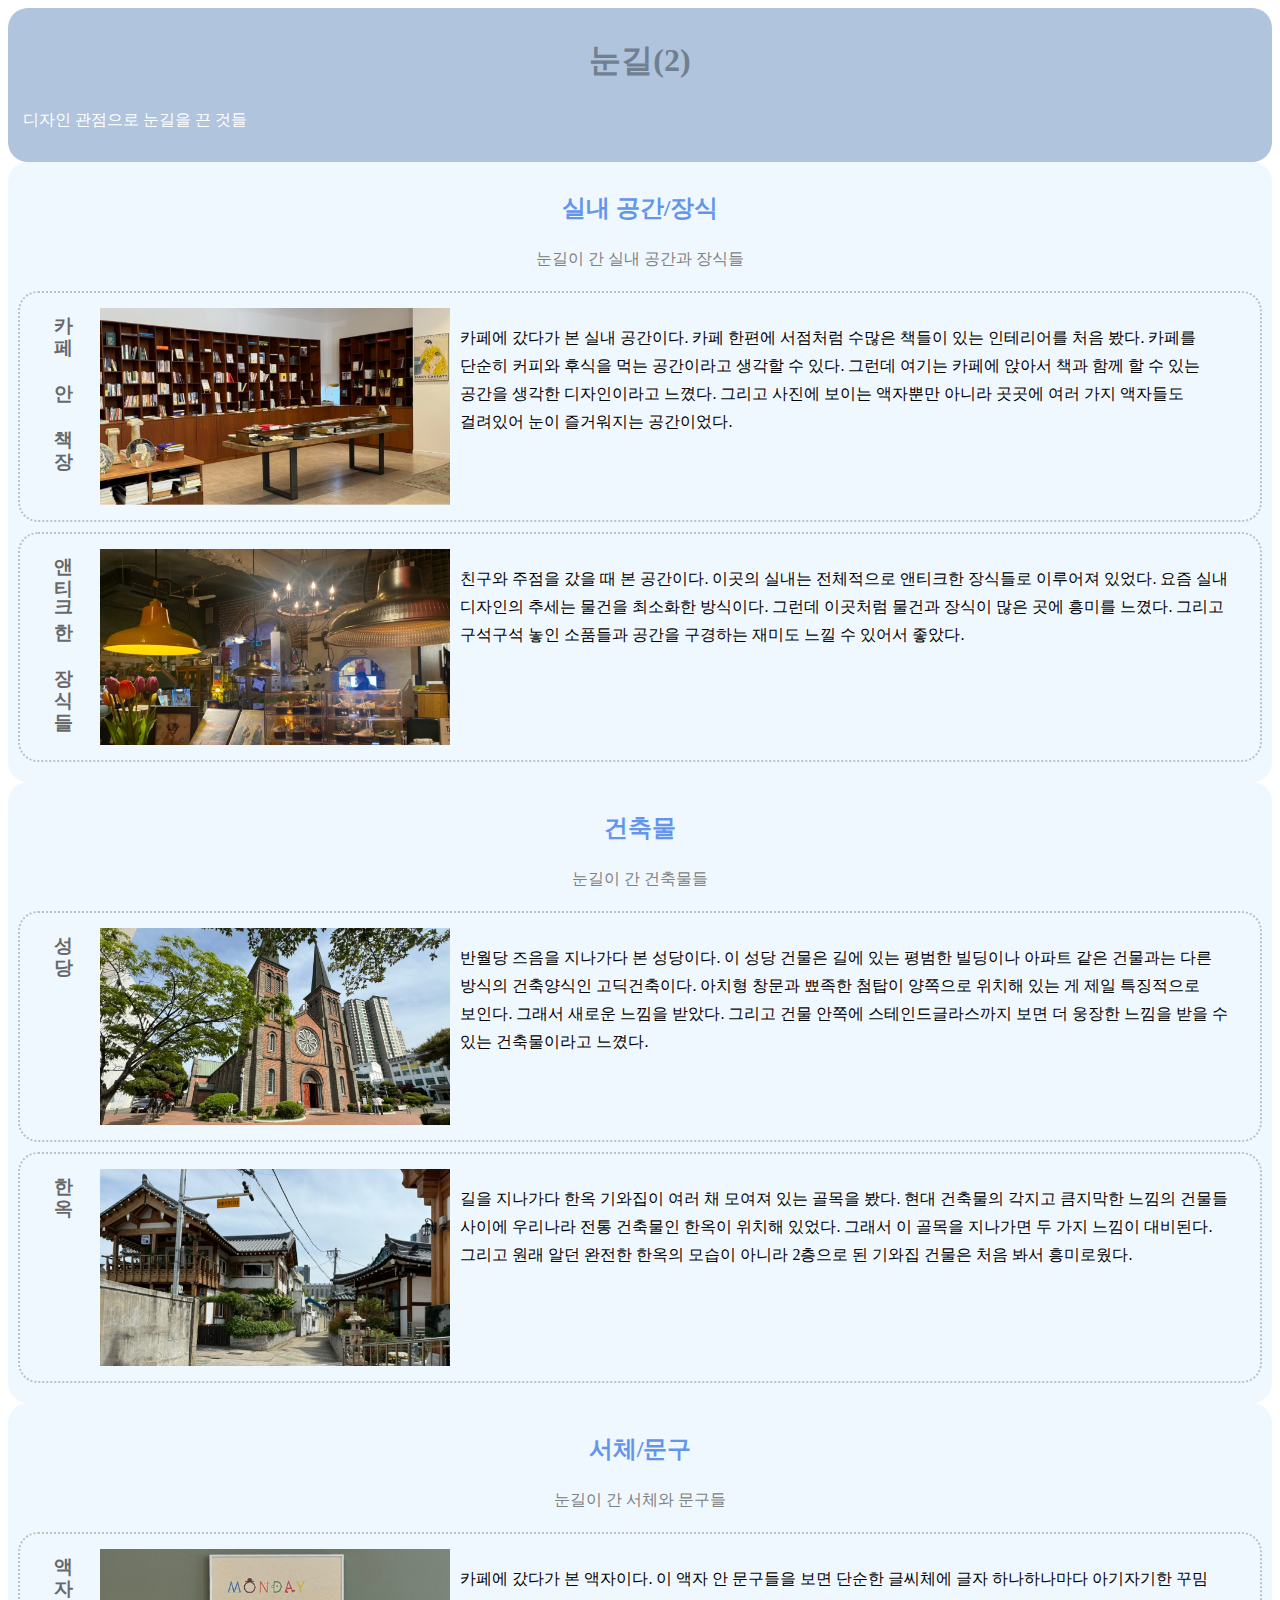
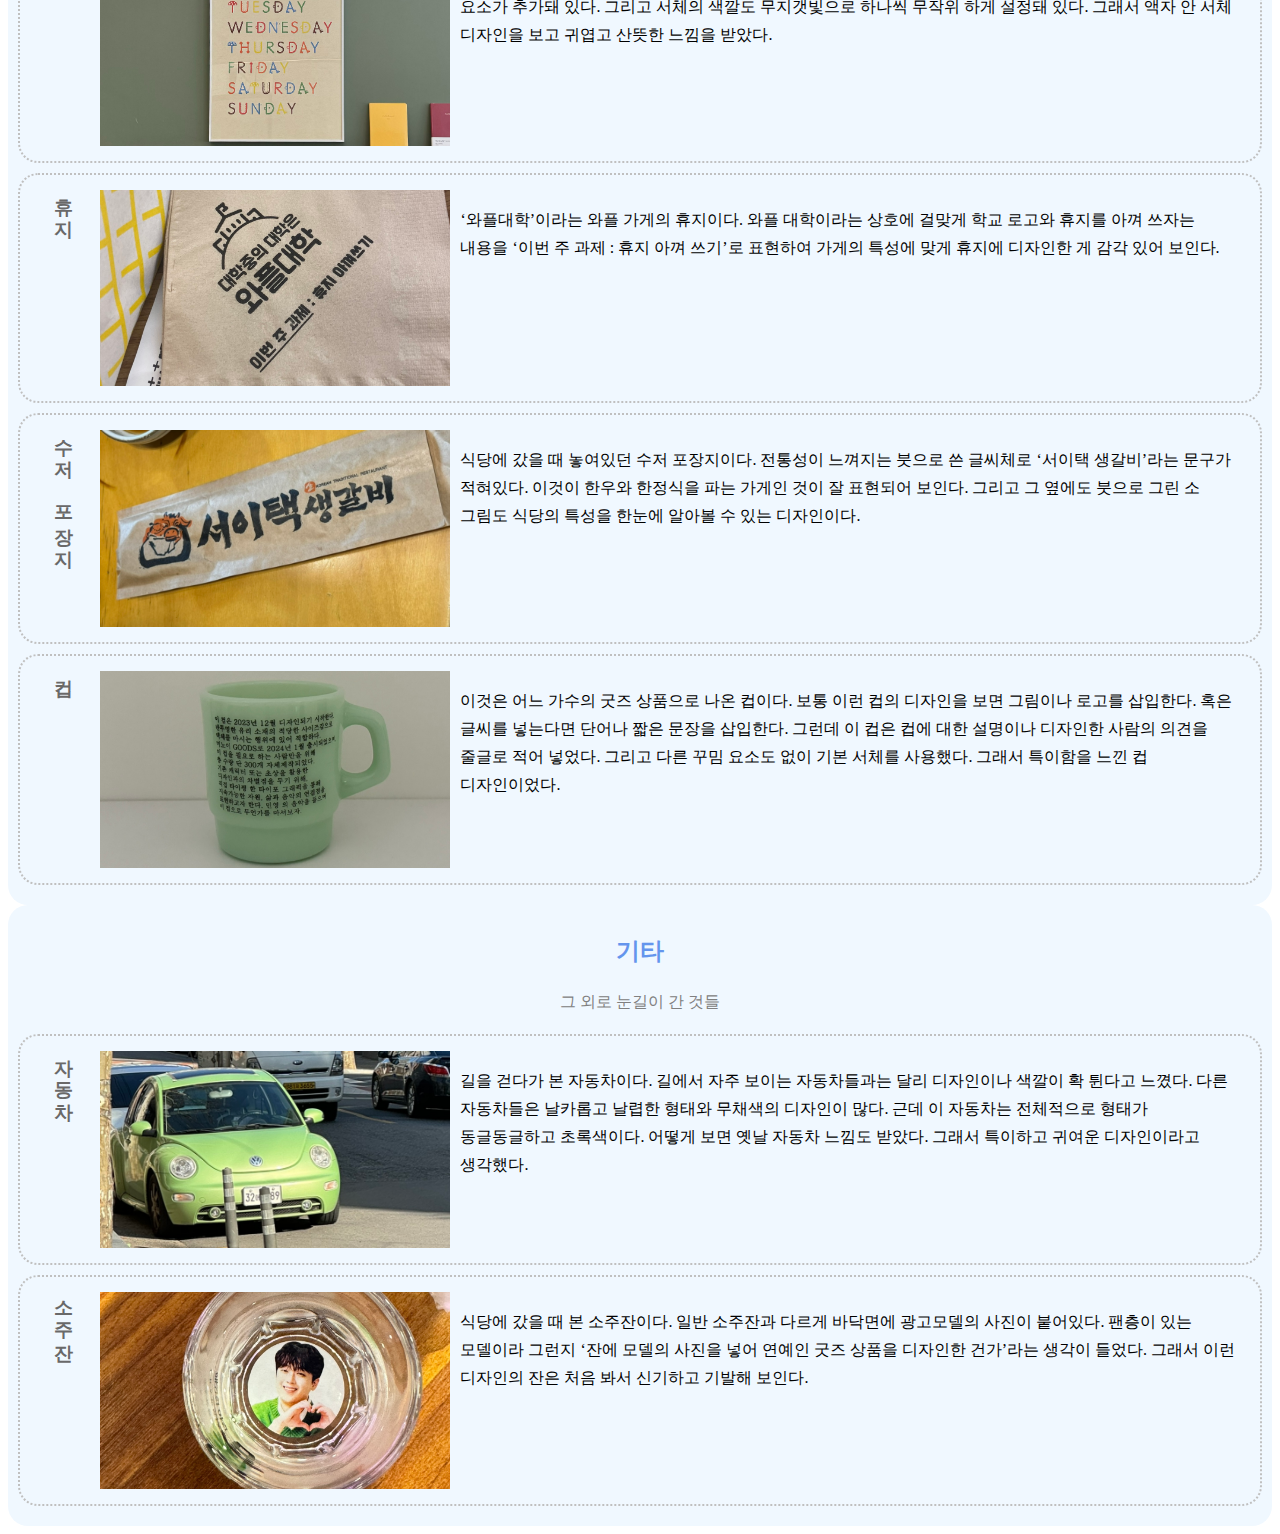
==== design.html @ 66ee80a1 "Add files via upload" ====
<!DOCTYPE html>
<html lang="ko">
	<head>
		<title>눈길(2)</title>
		<meta charset="UTF-8">
		<meta name="viewport" content="width=device-width, initial-scale=1.0">
		<meta name="keywords" content="조예은, 눈길, 디자인">
		<meta name="description" content="조예은의 눈길을 끈 것을 소개하는 웹페이지입니다.">
		<link rel="stylesheet" href="designstyle.css">
	</head>
	<body>
		<header>
			<h1>눈길(2)</h1>
			<p class="c1">디자인 관점으로 눈길을 끈 것들</p>
		</header>

		<article>
			<h2>실내 공간/장식</h2>
			<p class="c2">눈길이 간 실내 공간과 장식들</p>
			<section>
				<h3>카페 안 책장</h3>
				<img src="img/design/IMG_01.jpg" alt="벽에 기역 자로 갈색 나무로 된 책장에 수십 개의 책들이 꽂혀져 있다. 중앙에 책상 위에도 수십 개의 책들이 놓여있는 사진이다. 그리고 오른쪽 벽에 그림이 하나 걸려있다.">
				<p>카페에 갔다가 본 실내 공간이다. 카페 한편에 서점처럼 수많은 책들이 있는 인테리어를 처음 봤다. 카페를 단순히 커피와 후식을 먹는 공간이라고 생각할 수 있다. 그런데 여기는 카페에 앉아서 책과 함께 할 수 있는 공간을 생각한 디자인이라고 느꼈다. 그리고 사진에 보이는 액자뿐만 아니라 곳곳에 여러 가지 액자들도 걸려있어 눈이 즐거워지는 공간이었다.</p>
			</section>
			<section>
				<h3>앤티크한 장식들</h3>
				<img src="img/design/IMG_02.jpg" alt="가까이에 천장에 달린 갓 조명 두 개가 보이고 그 뒤에도 여러 개의 조명들이 달려있다. 그리고 왼쪽 밑엔 분홍, 주황, 노란색의 튤립과 그 옆에 세 개의 사진이 놓여있다. 우측 밑쪽에는 신발 미니어처 여러 개를 장식한 작은 진열장이 잘려 보인다. 그리고 그 뒤엔 아치형 벽돌로 된 벽 장식과 전체적으로 앤티크 한 느낌의 배경과 소품들이 보이는 사진이다.">
				<p>친구와 주점을 갔을 때 본 공간이다. 이곳의 실내는 전체적으로 앤티크한 장식들로 이루어져 있었다. 요즘 실내 디자인의 추세는 물건을 최소화한 방식이다. 그런데 이곳처럼 물건과 장식이 많은 곳에 흥미를 느꼈다. 그리고 구석구석 놓인 소품들과 공간을 구경하는 재미도 느낄 수 있어서 좋았다.</p>
			</section>
		</article>

		<article>
			<h2>건축물</h2>
			<p class="c2">눈길이 간 건축물들</p>
			<section>
				<h3>성당</h3>
				<img src="img/design/IMG_03.jpg" alt="왼쪽에 나무와 가지들이 있다. 중앙에 양쪽에 뾰족한 첨탑이 세워져있고 주로 붉은 벽돌과 회색 벽돌로 지어진 고딕 성당 건물 한 채가 있다. 그리고 그 뒤로는 아파트가 보이는 사진">
				<p>반월당 즈음을 지나가다 본 성당이다. 이 성당 건물은 길에 있는 평범한 빌딩이나 아파트 같은 건물과는 다른 방식의 건축양식인 고딕건축이다. 아치형 창문과 뾰족한 첨탑이 양쪽으로 위치해 있는 게 제일 특징적으로 보인다. 그래서 새로운 느낌을 받았다. 그리고 건물 안쪽에 스테인드글라스까지 보면 더 웅장한 느낌을 받을 수 있는 건축물이라고 느꼈다.</p>
			</section>
			<section>
				<h3 class="a1">한옥</h3>
				<img src="img/design/IMG_04.jpg" alt="골목 왼편에 낮은 벽과 가로등이 있고 양쪽으로 한옥 기와집 여러 채가 있는 사진">
				<p>길을 지나가다 한옥 기와집이 여러 채 모여져 있는 골목을 봤다. 현대 건축물의 각지고 큼지막한 느낌의 건물들 사이에 우리나라 전통 건축물인 한옥이 위치해 있었다. 그래서 이 골목을 지나가면 두 가지 느낌이 대비된다. 그리고 원래 알던 완전한 한옥의 모습이 아니라 2층으로 된 기와집 건물은 처음 봐서 흥미로웠다.</p>
			</section>
		</article>

		<article>
			<h2>서체/문구</h2>
			<p class="c2">눈길이 간 서체와 문구들</p>
			<section>
				<h3>액자</h3>
				<img src="img/design/IMG_05.jpg" alt="하얀 얇은 프레임 액자 안에 MONDAY, TUESDAY, WEDNESDAY, THURSDAY, FRIDAY, SATURDAY, SUNDAY가 밝은 베이지색 바탕에 순서대로 위에서 아래로 적혀있다. 그리고 문자 하나하나가 여러 색으로 꾸며져있다.">
				<p>카페에 갔다가 본 액자이다. 이 액자 안 문구들을 보면 단순한 글씨체에 글자 하나하나마다 아기자기한 꾸밈 요소가 추가돼 있다. 그리고 서체의 색깔도 무지갯빛으로 하나씩 무작위 하게 설정돼 있다. 그래서 액자 안 서체 디자인을 보고 귀엽고 산뜻한 느낌을 받았다.</p>
			</section>
			<section>
				<h3>휴지</h3>
				<img src="img/design/IMG_06.jpg" alt="갈색 칵테일 냅킨에 학교를 형상화한 로고와 '대학 중의 대학은 와플 대학'이라는 문구 밑에 '이번 주 과제 : 휴지 아껴 쓰기'라는 문구가 적혀있는 사진이다.">
				<p>‘와플대학’이라는 와플 가게의 휴지이다. 와플 대학이라는 상호에 걸맞게 학교 로고와 휴지를 아껴 쓰자는 내용을 ‘이번 주 과제 : 휴지 아껴 쓰기’로 표현하여 가게의 특성에 맞게 휴지에 디자인한 게 감각 있어 보인다.</p>
			</section>
			<section>
				<h3>수저 포장지</h3>
				<img src="img/design/IMG_07.jpg" alt="식탁 위에 직사각형의 갈색 종이 포장지 위에 왼쪽에는 붓으로 그린 소와 그 옆에 붓으로 쓴 '서이택 생갈비'라는 문구와 위에 작게 KOREAN TRADITIONAL RESTAURANT'라고 적혀있다.">
				<p>식당에 갔을 때 놓여있던 수저 포장지이다. 전통성이 느껴지는 붓으로 쓴 글씨체로 ‘서이택 생갈비’라는 문구가 적혀있다. 이것이 한우와 한정식을 파는 가게인 것이 잘 표현되어 보인다. 그리고 그 옆에도 붓으로 그린 소 그림도 식당의 특성을 한눈에 알아볼 수 있는 디자인이다.</p>
			</section>
			<section>
				<h3>컵</h3>
				<img src="img/design/IMG_10.jpg" alt="오른쪽에 손잡이가 달린 연두색 컵에 '이컵은 2023년 12월 디자인되기 시작한다. 반투명한 유리 소재의 적당한 사이즈감으로 액체를 마시는 행위에 있어 적합하다. 미노이 G000DS로 2024년 1일 출시되었으며, 이 컵을 필요로 하는 사람만을 위해 총 수량 단 300개 자체제작되었다.기존 캐릭터 또는 초상을 활용한 디자인과의 차별점을 두기 위해, 직접 타이핑한 타이포 그래픽을 통해 지속가능한 자원, 삶과 음악의 연결점을 표현하고자 한다. 민영 의 음악을 좋으며 이 컵으로 무언가를 마셔보자.'라는 문구가 검은색으로 적혀있다.">
				<p>이것은 어느 가수의 굿즈 상품으로 나온 컵이다. 보통 이런 컵의 디자인을 보면 그림이나 로고를 삽입한다. 혹은 글씨를 넣는다면 단어나 짧은 문장을 삽입한다. 그런데 이 컵은 컵에 대한 설명이나 디자인한 사람의 의견을 줄글로 적어 넣었다. 그리고 다른 꾸밈 요소도 없이 기본 서체를 사용했다. 그래서 특이함을 느낀 컵 디자인이었다.</p>
			</section>
		</article>

		<article>
			<h2>기타</h2>
			<p class="c2">그 외로 눈길이 간 것들</p>
			<section>
				<h3>자동차</h3>
				<img src="img/design/IMG_08.jpg" alt="전체적으로 형태가 둥글고 밝은 초록빛 폭스바겐 자동차가 길 왼쪽에 주차되어 있는 사진.">
				<p>길을 걷다가 본 자동차이다. 길에서 자주 보이는 자동차들과는 달리 디자인이나 색깔이 확 튄다고 느꼈다. 다른 자동차들은 날카롭고 날렵한 형태와 무채색의 디자인이 많다. 근데 이 자동차는 전체적으로 형태가 동글동글하고 초록색이다. 어떻게 보면 옛날 자동차 느낌도 받았다. 그래서 특이하고 귀여운 디자인이라고 생각했다.</p>
			</section>
			<section>
				<h3>소주잔</h3>
				<img src="img/design/IMG_09.jpg" alt="나무 식탁위에 소주잔이 놓여있다. 소주잔 바닥면에는 하얀 배경에 초록색 옷을 입은 남자 모델이 오른쪽 턱 밑에 두 손으로 하트를 하며 웃고 있는 사진이 붙어있다.">

				<p>식당에 갔을 때 본 소주잔이다. 일반 소주잔과 다르게 바닥면에 광고모델의 사진이 붙어있다. 팬층이 있는 모델이라 그런지 ‘잔에 모델의 사진을 넣어 연예인 굿즈 상품을 디자인한 건가’라는 생각이 들었다. 그래서 이런 디자인의 잔은 처음 봐서 신기하고 기발해 보인다.</p>
			</section>
		</article>
	</body>
</html>
---- designstyle.css ----
header {
	background-color: lightsteelblue;
}

h1 {
	color: slategray;
	text-align: center;
}

.c1 {
	color: white;
}

article {
	background-color: aliceblue;
}

h2 {
	
	color: cornflowerblue;
	text-align: center;
}

.c2 {
	color: gray;
	text-align: center;
}

section {
	display: flex;
	align-items: flex-start;
	word-break: keep-all;
	border: 2px dotted silver;
	margin-bottom: 10px;
	line-height: 28px;
}

h3 {
	color: dimgray;
	writing-mode: vertical-rl;
	text-orientation: upright;
	letter-spacing: 3px;
}

img {
	width: 350px;
}

header,
article,
section {
	border-radius: 20px;
	padding: 10px;
}

p,
img {
	padding: 5px;
}

@media screen and (max-width: 900px) {
	img {
		width: 320px;
		display: block;
	    margin-left: auto;
	    margin-right: auto;
	}
	section {
		display: block;
	}
	h3 {
		writing-mode: horizontal-tb;
	}
}
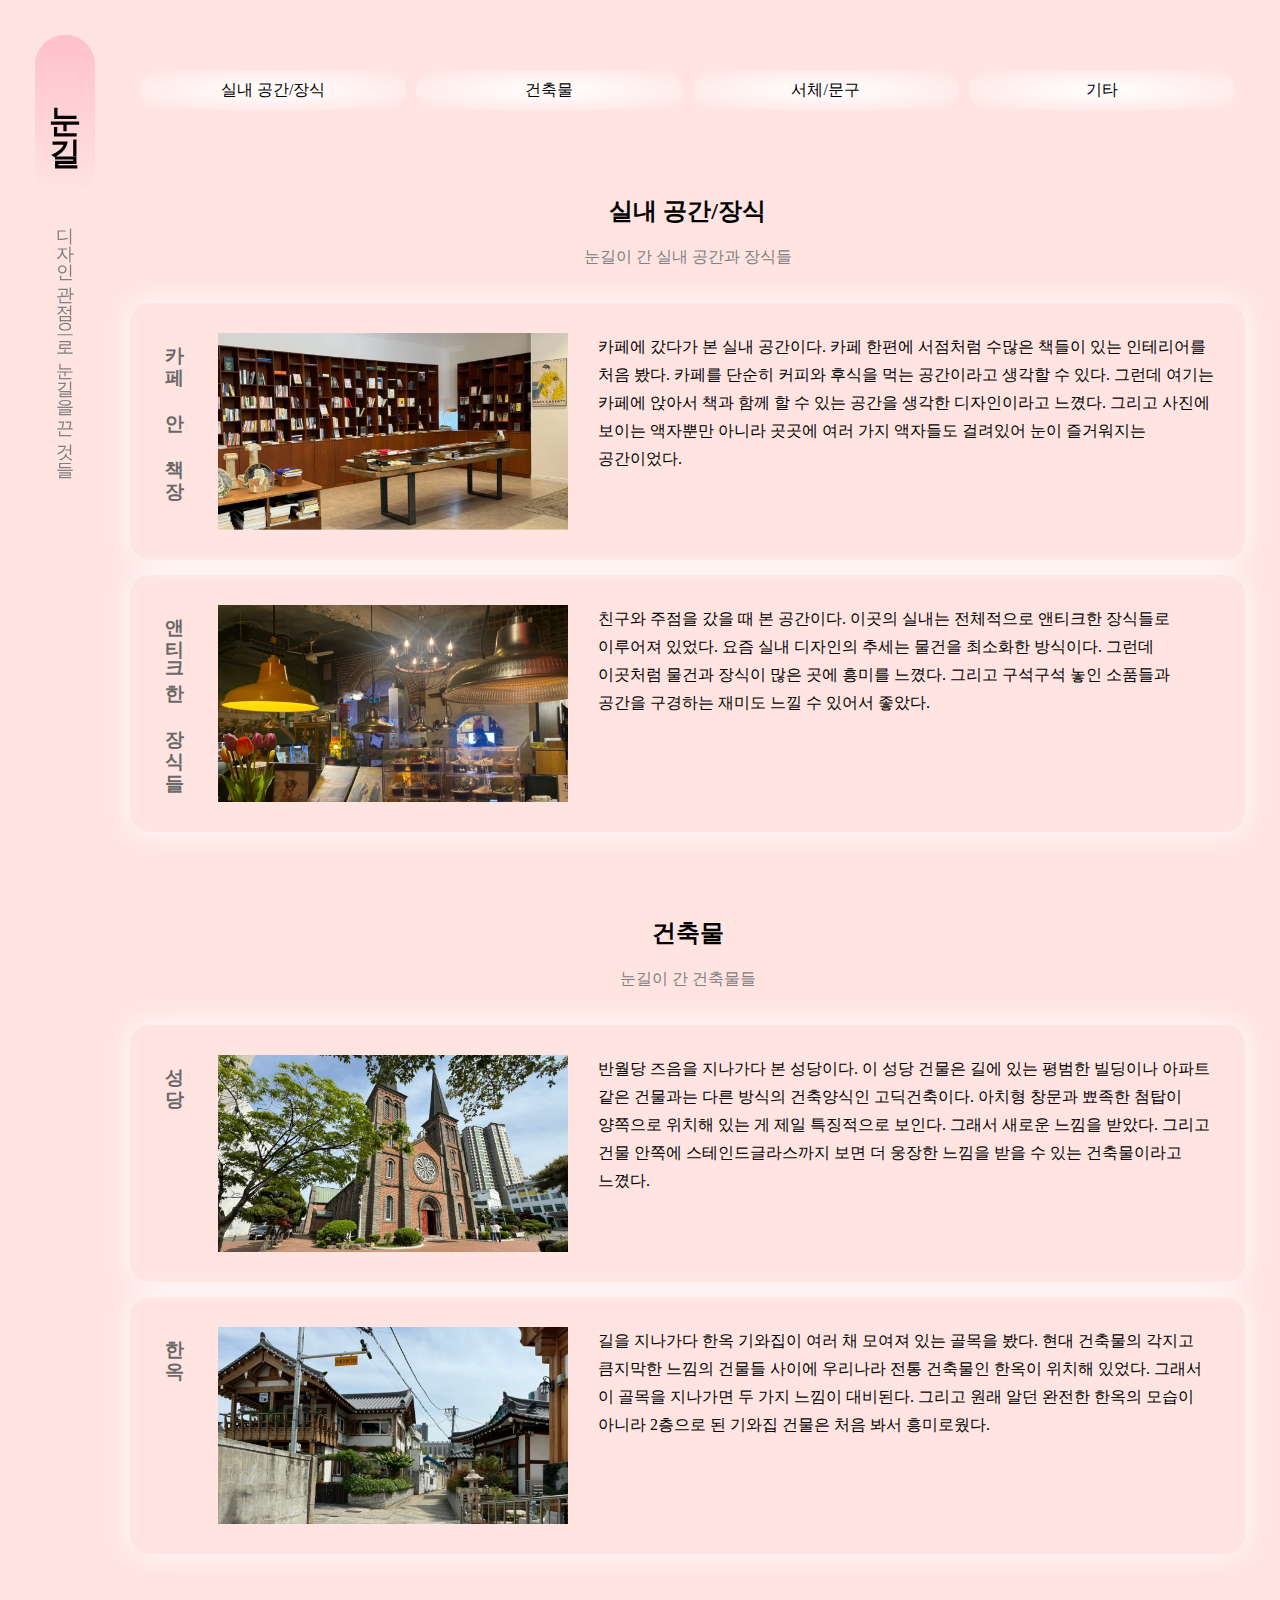
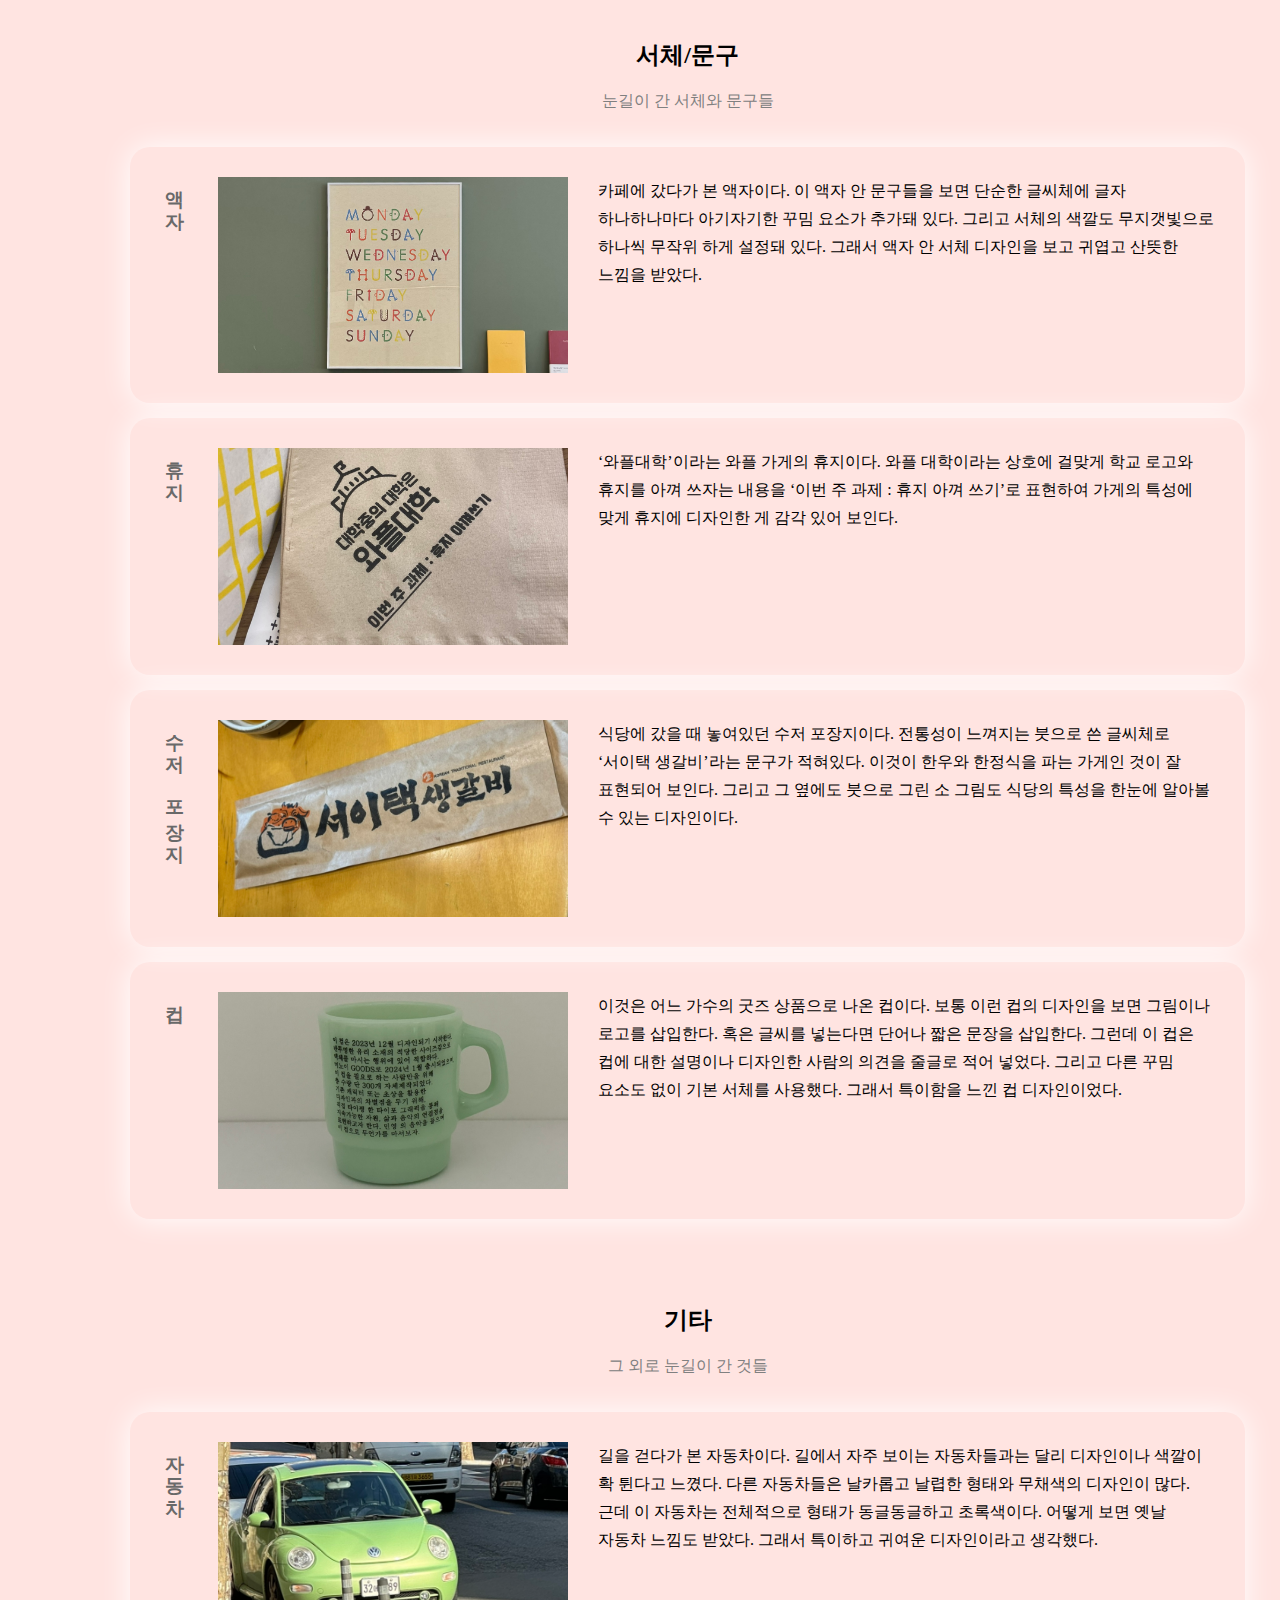
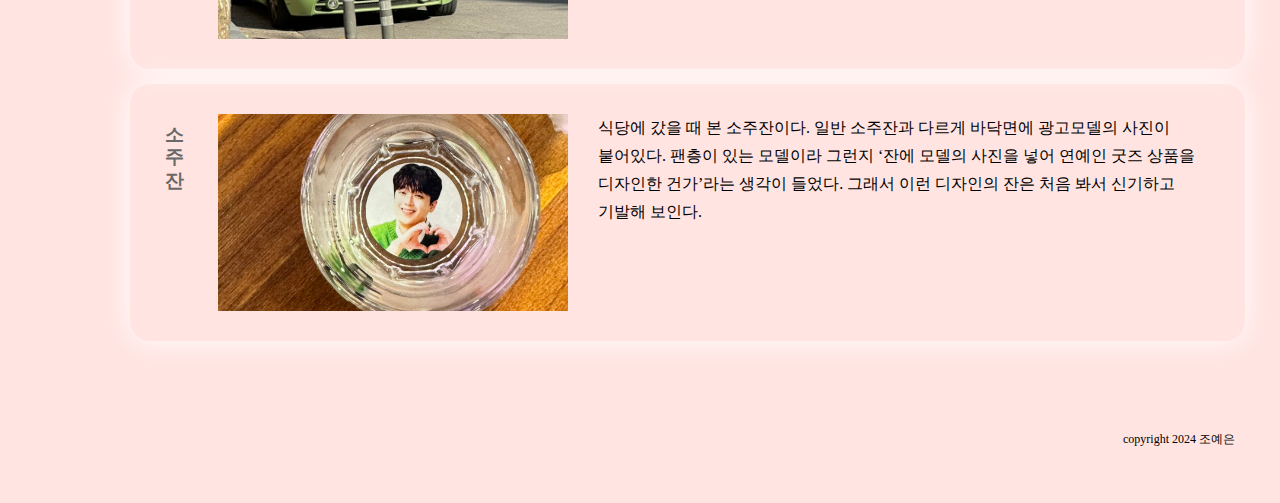
==== commit fdd2e707: "Add files via upload" ====
--- a/design.html
+++ b/design.html
@@ -8,13 +8,22 @@
 		<meta name="description" content="조예은의 눈길을 끈 것을 소개하는 웹페이지입니다.">
 		<link rel="stylesheet" href="designstyle.css">
 	</head>
-	<body>
+	<body class="bg">
 		<header>
-			<h1>눈길(2)</h1>
+			<h1><a href="index.html"><div class="d1">눈길</div></a></h1>
 			<p class="c1">디자인 관점으로 눈길을 끈 것들</p>
 		</header>
 
-		<article>
+		<nav id="top">
+			<ul>
+				<li><a href="#int"><div class="d2">실내 공간/장식</div></a></li>
+				<li><a href="#arc"><div class="d2">건축물</div></a></li>
+				<li><a href="#typ"><div class="d2">서체/문구</div></a></li>
+				<li><a href="#etc"><div class="d2">기타</div></a></li>
+			</ul>
+		</nav>
+
+		<article id="int">
 			<h2>실내 공간/장식</h2>
 			<p class="c2">눈길이 간 실내 공간과 장식들</p>
 			<section>
@@ -29,7 +38,7 @@
 			</section>
 		</article>
 
-		<article>
+		<article id="arc">
 			<h2>건축물</h2>
 			<p class="c2">눈길이 간 건축물들</p>
 			<section>
@@ -44,7 +53,7 @@
 			</section>
 		</article>
 
-		<article>
+		<article id="typ">
 			<h2>서체/문구</h2>
 			<p class="c2">눈길이 간 서체와 문구들</p>
 			<section>
@@ -69,7 +78,7 @@
 			</section>
 		</article>
 
-		<article>
+		<article id="etc">
 			<h2>기타</h2>
 			<p class="c2">그 외로 눈길이 간 것들</p>
 			<section>
@@ -84,5 +93,8 @@
 				<p>식당에 갔을 때 본 소주잔이다. 일반 소주잔과 다르게 바닥면에 광고모델의 사진이 붙어있다. 팬층이 있는 모델이라 그런지 ‘잔에 모델의 사진을 넣어 연예인 굿즈 상품을 디자인한 건가’라는 생각이 들었다. 그래서 이런 디자인의 잔은 처음 봐서 신기하고 기발해 보인다.</p>
 			</section>
 		</article>
+		<footer>
+	    	<p>copyright 2024 조예은</p>
+	    </footer>
 	</body>
 </html>--- a/designstyle.css
+++ b/designstyle.css
@@ -1,38 +1,97 @@
-header {
-	background-color: lightsteelblue;
+* {
+	padding: 5px;
+	margin: 5px;
+	text-decoration: none;
+	color: black;
 }
 
-h1 {
-	color: slategray;
-	text-align: center;
+.bg {
+	background-color: mistyrose;
+}
+
+header {
+	writing-mode: vertical-lr;
+	position: fixed;
+	display: flex;
+	align-items: center;
+	justify-content: center;
+}
+
+h1,
+.d1 {
+	background: linear-gradient(pink,mistyrose);
+	width: 50px;
+	height:150px;
+	border-radius: 100px;
+	display: flex;
+	align-items: center;
+	justify-content: center;
+}
+
+.d1:hover {
+	background: black;
+	color: white;
 }
 
 .c1 {
-	color: white;
+	color: gray;
+	font-size: 18px;
+}
+
+ul {
+	display: flex;
+	padding-left: 100px;
+	margin-top: 30px;
+}
+
+li {
+	list-style: none; 
+	height:30px;
+	width: 25vw;
+	border-radius: 100px;
+	background: radial-gradient(white, mistyrose);
+	display: flex;
+	align-items: center;
+	justify-content: center;
+}
+
+.d2:hover {
+	height:30px;
+	width: 25vw;
+	border-radius: 100px;
+	background: mistyrose;
+	display: flex;
+	align-items: center;
+	justify-content: center;
 }
 
 article {
-	background-color: aliceblue;
+	margin-left: 100px;
+	margin-bottom: 50px;
+	margin-top: 50px;
 }
 
 h2 {
-	
-	color: cornflowerblue;
+	color: black;
 	text-align: center;
+	padding-top:px;
 }
 
 .c2 {
 	color: gray;
 	text-align: center;
+	margin-bottom: 30px;
 }
 
 section {
+	box-shadow: 0px 0px 30px 0px white;
 	display: flex;
 	align-items: flex-start;
 	word-break: keep-all;
-	border: 2px dotted silver;
-	margin-bottom: 10px;
+	margin-bottom: 15px;
 	line-height: 28px;
+	border-radius: 20px;
+	padding: 15px;
 }
 
 h3 {
@@ -46,28 +105,55 @@
 	width: 350px;
 }
 
-header,
-article,
-section {
-	border-radius: 20px;
-	padding: 10px;
+p,
+img,
+h3 {
+	margin: 10px;
 }
 
-p,
-img {
-	padding: 5px;
+p {
+	margin-bottom: 20px;
+}
+
+footer {
+	text-align: right;
+	font-size: 12px;
 }
 
 @media screen and (max-width: 900px) {
+	h1,
+	.d1 {
+		font-size: 25px;
+		width: 43px;
+		height:130px;
+	}
+
+	.c1 {
+		font-size: 16px;
+	}	
+
+	ul {
+		display: flex;
+		flex-wrap: wrap;
+		padding-left: 100px;
+		display: flex;
+		align-items: center;
+		justify-content: center;
+		font-size: 15px;
+	}
+
 	img {
-		width: 320px;
+		width: 300px;
 		display: block;
 	    margin-left: auto;
 	    margin-right: auto;
+	    margin-bottom: 15px;
 	}
+
 	section {
 		display: block;
 	}
+
 	h3 {
 		writing-mode: horizontal-tb;
 	}
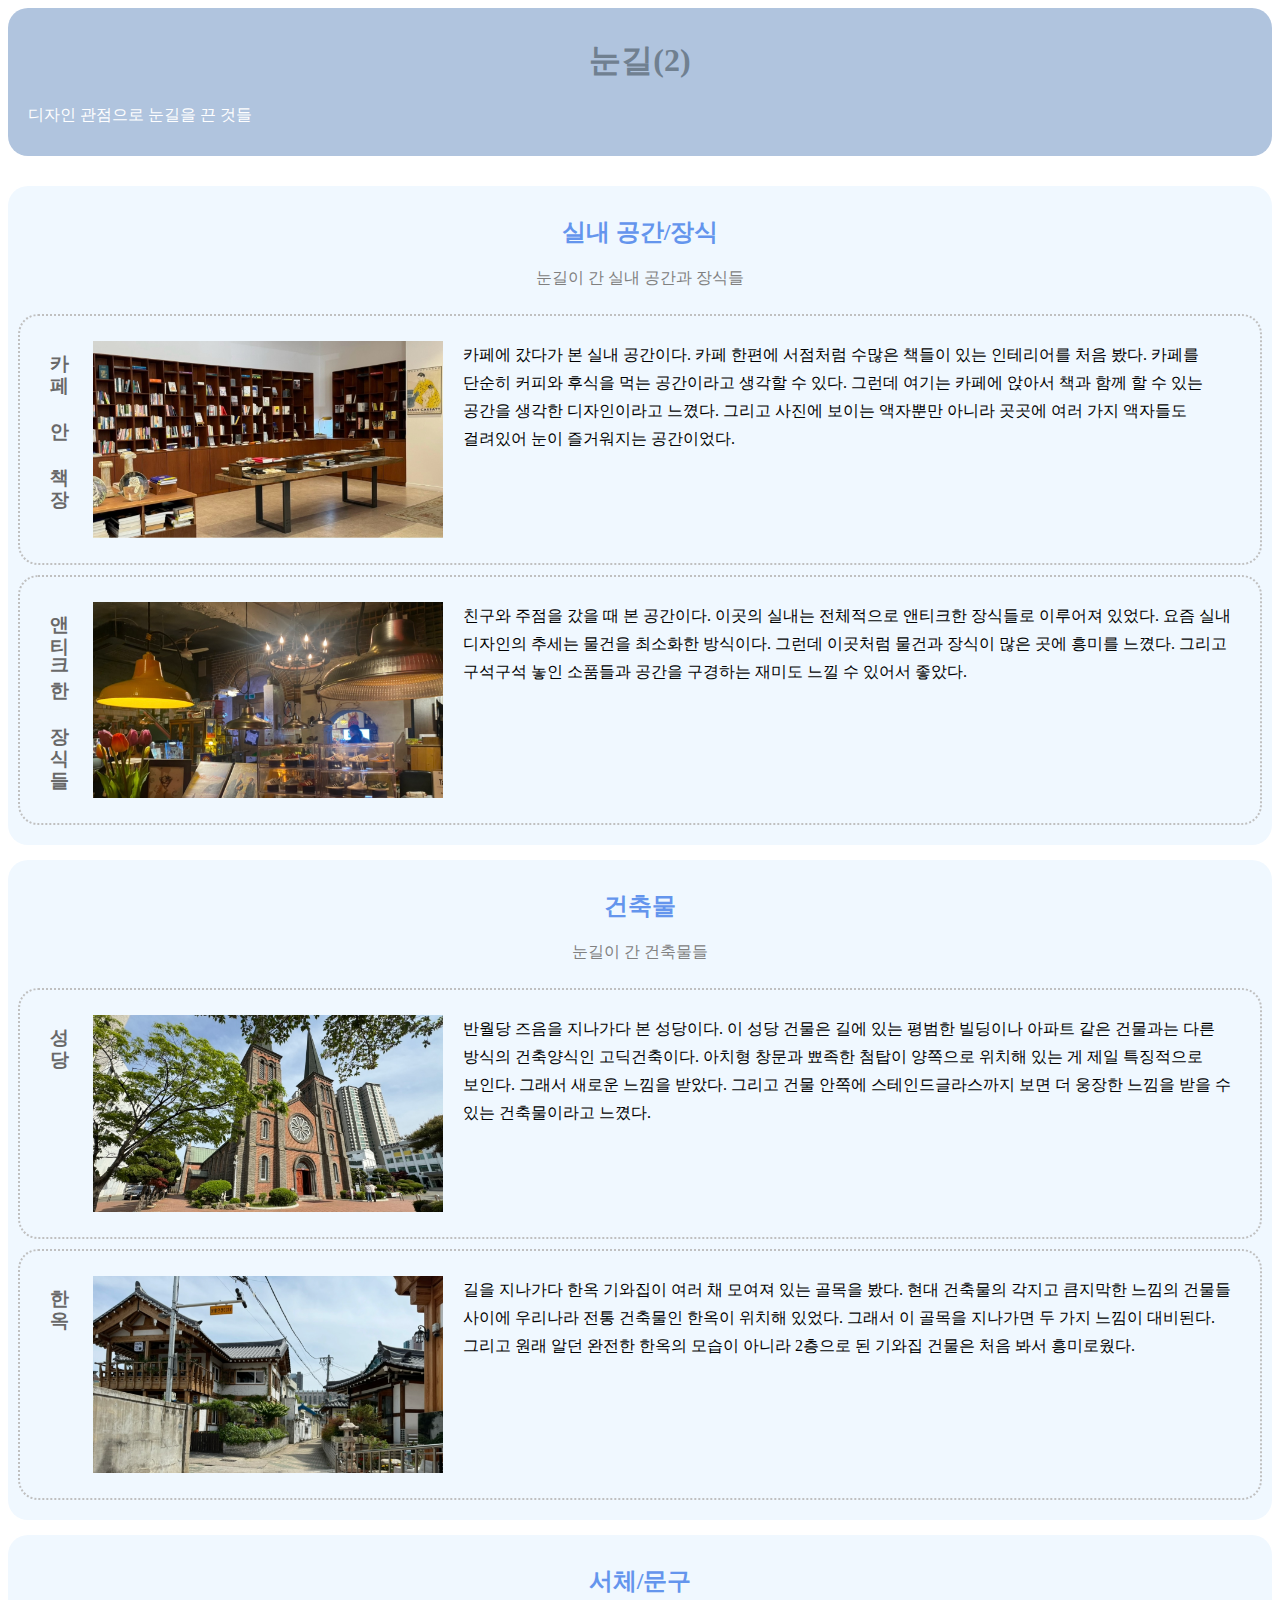
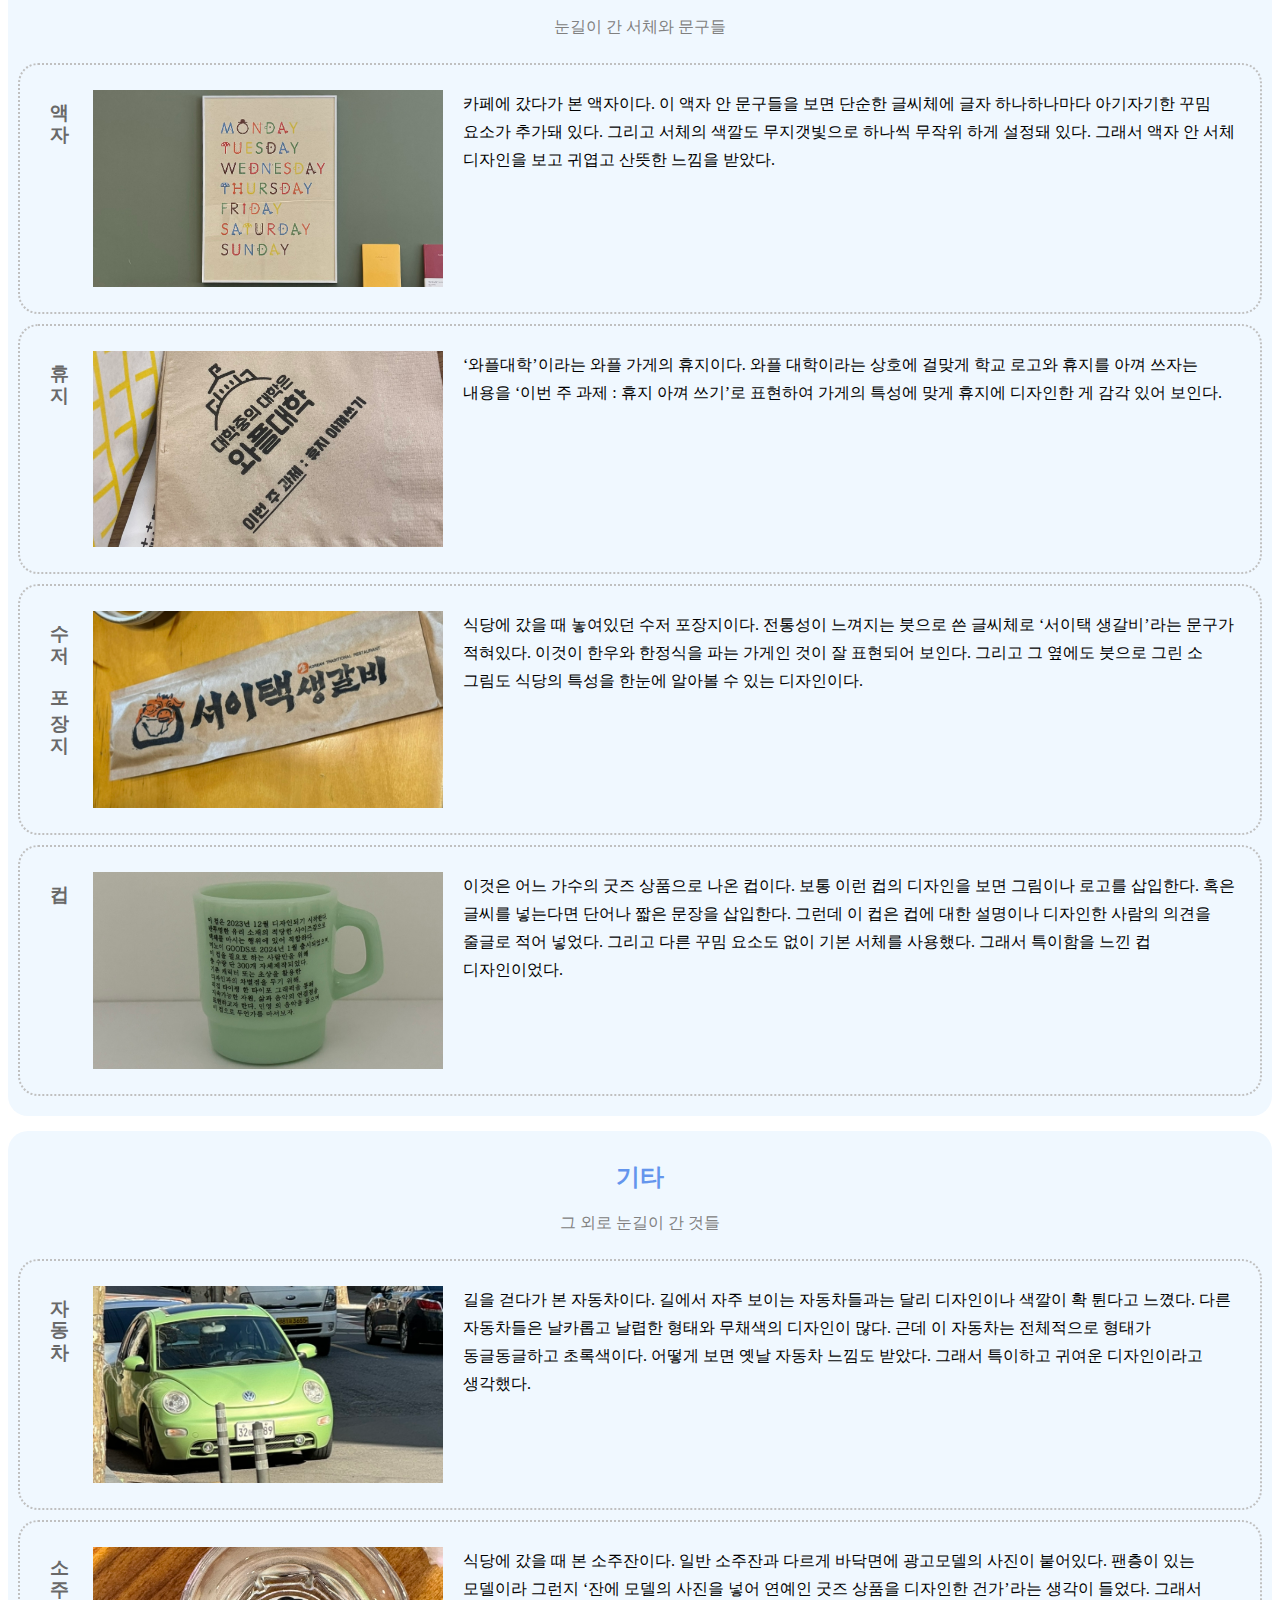
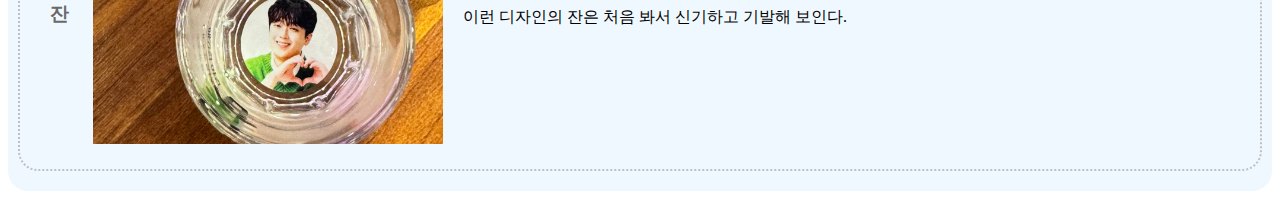
==== commit 392c7dd0: "Add files via upload" ====
--- a/design.html
+++ b/design.html
@@ -8,22 +8,13 @@
 		<meta name="description" content="조예은의 눈길을 끈 것을 소개하는 웹페이지입니다.">
 		<link rel="stylesheet" href="designstyle.css">
 	</head>
-	<body class="bg">
+	<body>
 		<header>
-			<h1><a href="index.html"><div class="d1">눈길</div></a></h1>
+			<h1>눈길(2)</h1>
 			<p class="c1">디자인 관점으로 눈길을 끈 것들</p>
 		</header>
 
-		<nav id="top">
-			<ul>
-				<li><a href="#int"><div class="d2">실내 공간/장식</div></a></li>
-				<li><a href="#arc"><div class="d2">건축물</div></a></li>
-				<li><a href="#typ"><div class="d2">서체/문구</div></a></li>
-				<li><a href="#etc"><div class="d2">기타</div></a></li>
-			</ul>
-		</nav>
-
-		<article id="int">
+		<article>
 			<h2>실내 공간/장식</h2>
 			<p class="c2">눈길이 간 실내 공간과 장식들</p>
 			<section>
@@ -38,7 +29,7 @@
 			</section>
 		</article>
 
-		<article id="arc">
+		<article>
 			<h2>건축물</h2>
 			<p class="c2">눈길이 간 건축물들</p>
 			<section>
@@ -53,7 +44,7 @@
 			</section>
 		</article>
 
-		<article id="typ">
+		<article>
 			<h2>서체/문구</h2>
 			<p class="c2">눈길이 간 서체와 문구들</p>
 			<section>
@@ -78,7 +69,7 @@
 			</section>
 		</article>
 
-		<article id="etc">
+		<article>
 			<h2>기타</h2>
 			<p class="c2">그 외로 눈길이 간 것들</p>
 			<section>
@@ -93,8 +84,5 @@
 				<p>식당에 갔을 때 본 소주잔이다. 일반 소주잔과 다르게 바닥면에 광고모델의 사진이 붙어있다. 팬층이 있는 모델이라 그런지 ‘잔에 모델의 사진을 넣어 연예인 굿즈 상품을 디자인한 건가’라는 생각이 들었다. 그래서 이런 디자인의 잔은 처음 봐서 신기하고 기발해 보인다.</p>
 			</section>
 		</article>
-		<footer>
-	    	<p>copyright 2024 조예은</p>
-	    </footer>
 	</body>
 </html>--- a/designstyle.css
+++ b/designstyle.css
@@ -1,94 +1,39 @@
-* {
-	padding: 5px;
-	margin: 5px;
-	text-decoration: none;
-	color: black;
+header {
+	background-color: lightsteelblue;
+	margin-bottom: 30px;
 }
 
-.bg {
-	background-color: mistyrose;
+h1 {
+	color: slategray;
+	text-align: center;
 }
 
-header {
-	writing-mode: vertical-lr;
-	position: fixed;
-	display: flex;
-	align-items: center;
-	justify-content: center;
-}
-
-h1,
-.d1 {
-	background: linear-gradient(pink,mistyrose);
-	width: 50px;
-	height:150px;
-	border-radius: 100px;
-	display: flex;
-	align-items: center;
-	justify-content: center;
-}
-
-.d1:hover {
-	background: black;
+.c1 {
 	color: white;
 }
 
-.c1 {
-	color: gray;
-	font-size: 18px;
-}
-
-ul {
-	display: flex;
-	padding-left: 100px;
-	margin-top: 30px;
-}
-
-li {
-	list-style: none; 
-	height:30px;
-	width: 25vw;
-	border-radius: 100px;
-	background: radial-gradient(white, mistyrose);
-	display: flex;
-	align-items: center;
-	justify-content: center;
-}
-
-.d2:hover {
-	height:30px;
-	width: 25vw;
-	border-radius: 100px;
-	background: mistyrose;
-	display: flex;
-	align-items: center;
-	justify-content: center;
-}
-
 article {
-	margin-left: 100px;
-	margin-bottom: 50px;
-	margin-top: 50px;
+	background-color: aliceblue;
+	margin-bottom: 15px;
 }
 
 h2 {
-	color: black;
+	color: cornflowerblue;
 	text-align: center;
-	padding-top:px;
 }
 
 .c2 {
 	color: gray;
 	text-align: center;
-	margin-bottom: 30px;
+	margin-bottom: 25px;
 }
 
 section {
-	box-shadow: 0px 0px 30px 0px white;
 	display: flex;
 	align-items: flex-start;
 	word-break: keep-all;
-	margin-bottom: 15px;
+	border: 2px dotted silver;
+	margin-bottom: 10px;
 	line-height: 28px;
 	border-radius: 20px;
 	padding: 15px;
@@ -105,6 +50,12 @@
 	width: 350px;
 }
 
+header,
+article {
+	border-radius: 20px;
+	padding: 10px;
+}
+
 p,
 img,
 h3 {
@@ -115,33 +66,7 @@
 	margin-bottom: 20px;
 }
 
-footer {
-	text-align: right;
-	font-size: 12px;
-}
-
 @media screen and (max-width: 900px) {
-	h1,
-	.d1 {
-		font-size: 25px;
-		width: 43px;
-		height:130px;
-	}
-
-	.c1 {
-		font-size: 16px;
-	}	
-
-	ul {
-		display: flex;
-		flex-wrap: wrap;
-		padding-left: 100px;
-		display: flex;
-		align-items: center;
-		justify-content: center;
-		font-size: 15px;
-	}
-
 	img {
 		width: 300px;
 		display: block;
@@ -149,11 +74,9 @@
 	    margin-right: auto;
 	    margin-bottom: 15px;
 	}
-
 	section {
 		display: block;
 	}
-
 	h3 {
 		writing-mode: horizontal-tb;
 	}
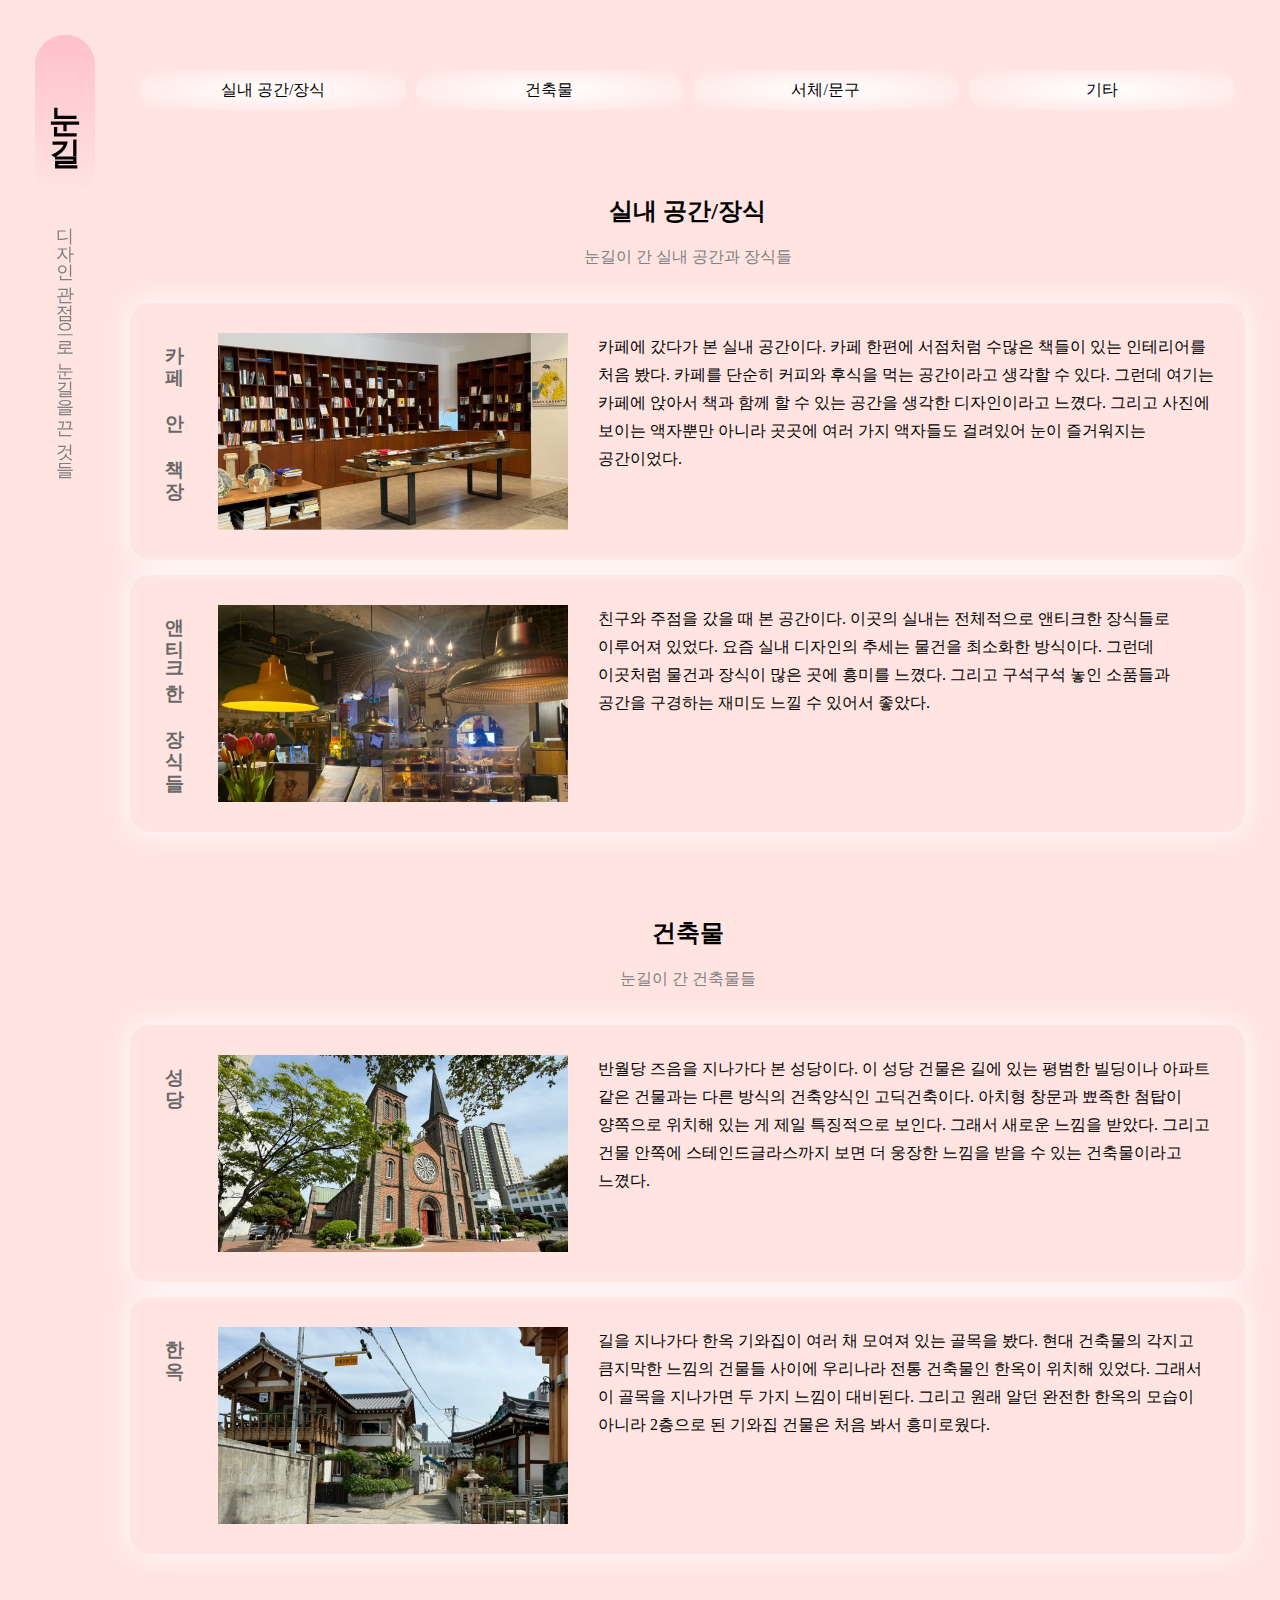
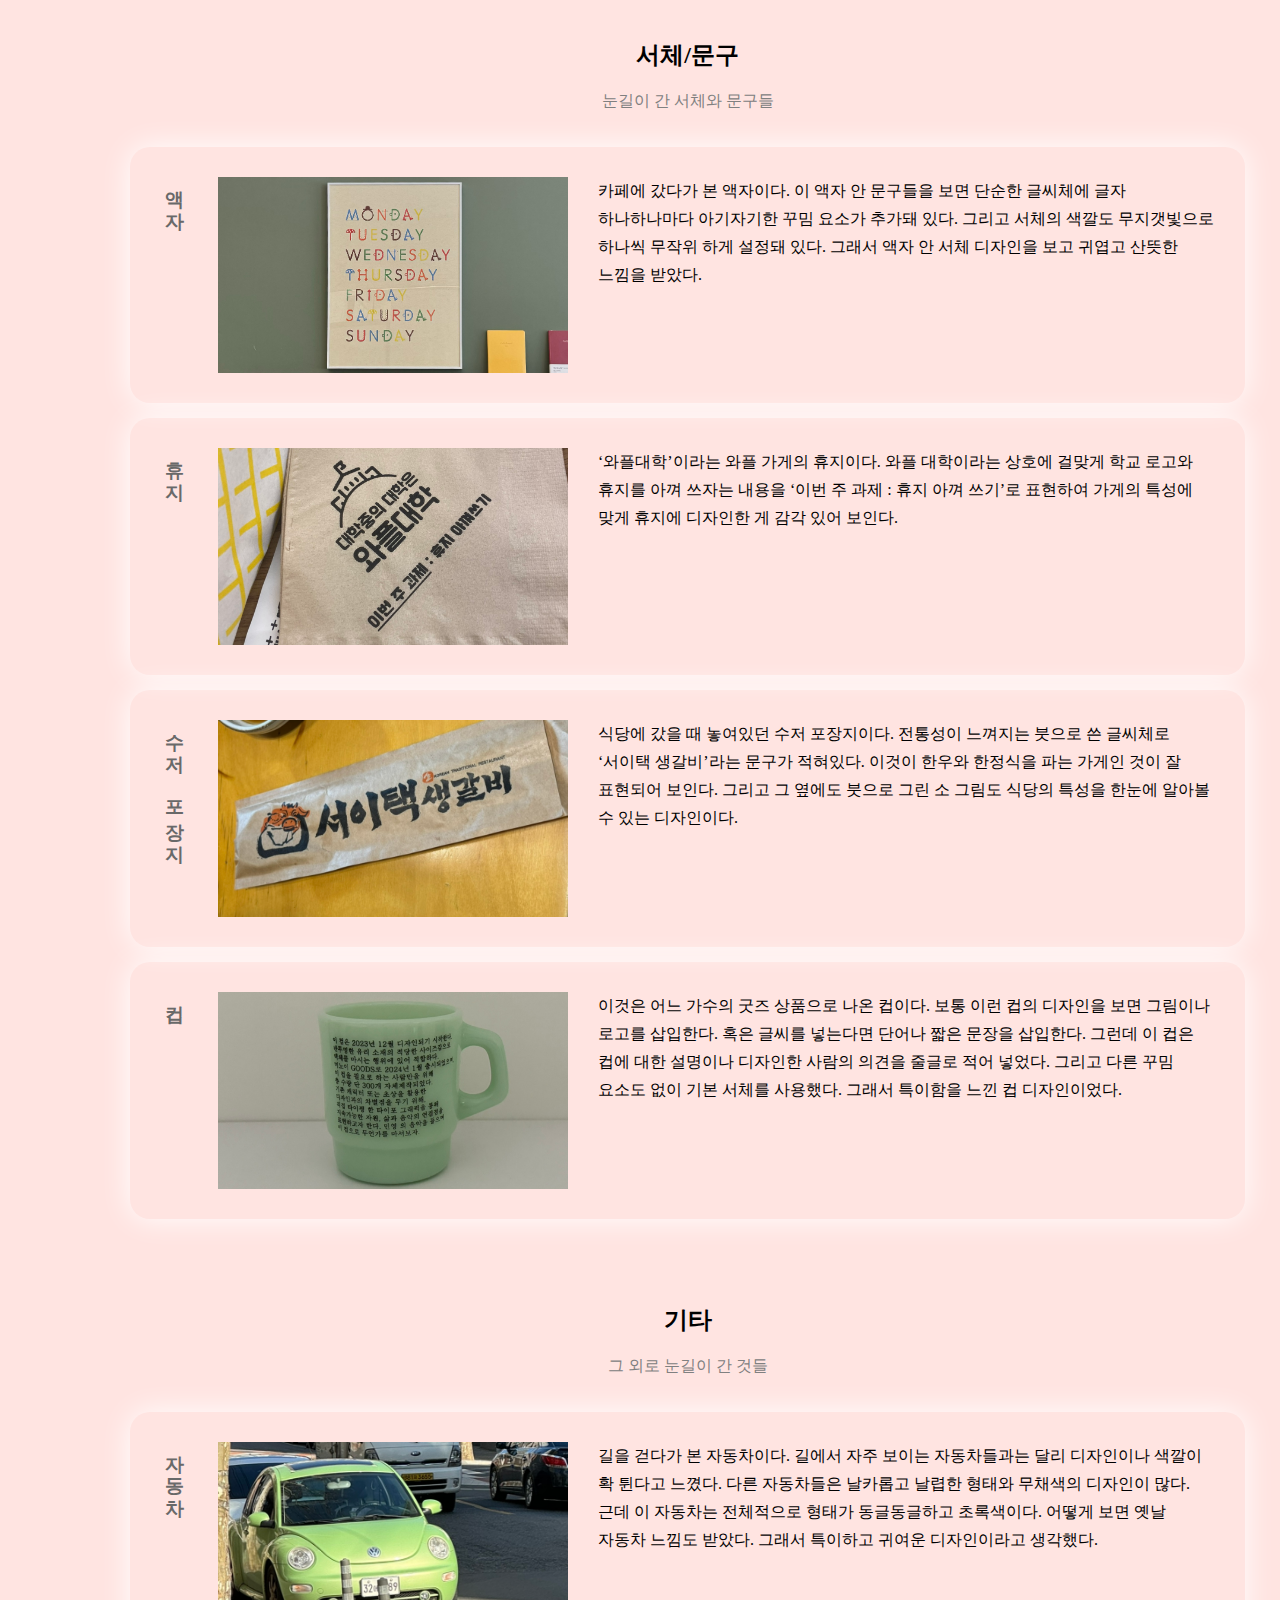
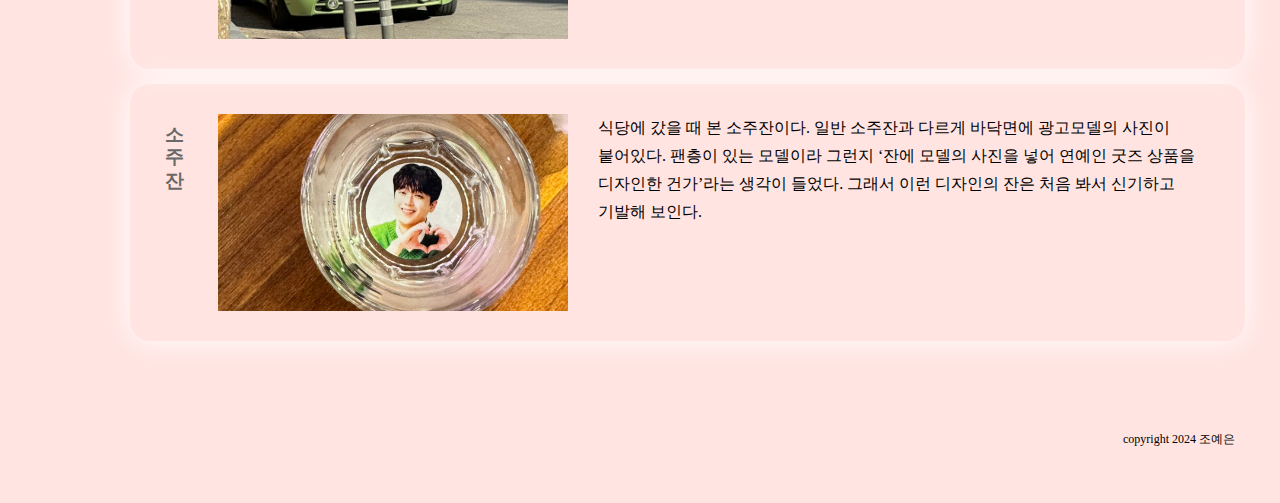
==== commit 0f3ea838: "Add files via upload" ====
--- a/design.html
+++ b/design.html
@@ -8,13 +8,22 @@
 		<meta name="description" content="조예은의 눈길을 끈 것을 소개하는 웹페이지입니다.">
 		<link rel="stylesheet" href="designstyle.css">
 	</head>
-	<body>
+	<body class="bg">
 		<header>
-			<h1>눈길(2)</h1>
+			<h1><a href="index.html"><div class="d1">눈길</div></a></h1>
 			<p class="c1">디자인 관점으로 눈길을 끈 것들</p>
 		</header>
 
-		<article>
+		<nav>
+			<ul>
+				<li><a href="#int">실내 공간/장식</a></li>
+				<li><a href="#arc">건축물</a></li>
+				<li><a href="#typ">서체/문구</a></li>
+				<li><a href="#etc">기타</a></li>
+			</ul>
+		</nav>
+
+		<article id="int">
 			<h2>실내 공간/장식</h2>
 			<p class="c2">눈길이 간 실내 공간과 장식들</p>
 			<section>
@@ -29,7 +38,7 @@
 			</section>
 		</article>
 
-		<article>
+		<article id="arc">
 			<h2>건축물</h2>
 			<p class="c2">눈길이 간 건축물들</p>
 			<section>
@@ -44,7 +53,7 @@
 			</section>
 		</article>
 
-		<article>
+		<article id="typ">
 			<h2>서체/문구</h2>
 			<p class="c2">눈길이 간 서체와 문구들</p>
 			<section>
@@ -69,7 +78,7 @@
 			</section>
 		</article>
 
-		<article>
+		<article id="etc">
 			<h2>기타</h2>
 			<p class="c2">그 외로 눈길이 간 것들</p>
 			<section>
@@ -84,5 +93,8 @@
 				<p>식당에 갔을 때 본 소주잔이다. 일반 소주잔과 다르게 바닥면에 광고모델의 사진이 붙어있다. 팬층이 있는 모델이라 그런지 ‘잔에 모델의 사진을 넣어 연예인 굿즈 상품을 디자인한 건가’라는 생각이 들었다. 그래서 이런 디자인의 잔은 처음 봐서 신기하고 기발해 보인다.</p>
 			</section>
 		</article>
+		<footer>
+	    	<p>copyright 2024 조예은</p>
+	    </footer>
 	</body>
 </html>--- a/designstyle.css
+++ b/designstyle.css
@@ -1,39 +1,94 @@
-header {
-	background-color: lightsteelblue;
-	margin-bottom: 30px;
+* {
+	padding: 5px;
+	margin: 5px;
+	text-decoration: none;
+	color: black;
 }
 
-h1 {
-	color: slategray;
-	text-align: center;
+.bg {
+	background-color: mistyrose;
+}
+
+header {
+	writing-mode: vertical-lr;
+	position: fixed;
+	display: flex;
+	align-items: center;
+	justify-content: center;
+}
+
+h1,
+.d1 {
+	background: linear-gradient(pink,mistyrose);
+	width: 50px;
+	height:150px;
+	border-radius: 100px;
+	display: flex;
+	align-items: center;
+	justify-content: center;
+}
+
+.d1:hover {
+	background: black;
+	color: white;
 }
 
 .c1 {
-	color: white;
+	color: gray;
+	font-size: 18px;
+}
+
+ul {
+	display: flex;
+	padding-left: 100px;
+	margin-top: 30px;
+}
+
+li {
+	list-style: none; 
+	height:30px;
+	width: 25vw;
+	border-radius: 100px;
+	background: radial-gradient(white, mistyrose);
+	display: flex;
+	align-items: center;
+	justify-content: center;
+}
+
+.d2:hover {
+	height:30px;
+	width: 25vw;
+	border-radius: 100px;
+	background: mistyrose;
+	display: flex;
+	align-items: center;
+	justify-content: center;
 }
 
 article {
-	background-color: aliceblue;
-	margin-bottom: 15px;
+	margin-left: 100px;
+	margin-bottom: 50px;
+	margin-top: 50px;
 }
 
 h2 {
-	color: cornflowerblue;
+	color: black;
 	text-align: center;
+	padding-top:px;
 }
 
 .c2 {
 	color: gray;
 	text-align: center;
-	margin-bottom: 25px;
+	margin-bottom: 30px;
 }
 
 section {
+	box-shadow: 0px 0px 30px 0px white;
 	display: flex;
 	align-items: flex-start;
 	word-break: keep-all;
-	border: 2px dotted silver;
-	margin-bottom: 10px;
+	margin-bottom: 15px;
 	line-height: 28px;
 	border-radius: 20px;
 	padding: 15px;
@@ -50,12 +105,6 @@
 	width: 350px;
 }
 
-header,
-article {
-	border-radius: 20px;
-	padding: 10px;
-}
-
 p,
 img,
 h3 {
@@ -66,7 +115,33 @@
 	margin-bottom: 20px;
 }
 
+footer {
+	text-align: right;
+	font-size: 12px;
+}
+
 @media screen and (max-width: 900px) {
+	h1,
+	.d1 {
+		font-size: 25px;
+		width: 43px;
+		height:130px;
+	}
+
+	.c1 {
+		font-size: 16px;
+	}	
+
+	ul {
+		display: flex;
+		flex-wrap: wrap;
+		padding-left: 100px;
+		display: flex;
+		align-items: center;
+		justify-content: center;
+		font-size: 15px;
+	}
+
 	img {
 		width: 300px;
 		display: block;
@@ -74,9 +149,11 @@
 	    margin-right: auto;
 	    margin-bottom: 15px;
 	}
+
 	section {
 		display: block;
 	}
+
 	h3 {
 		writing-mode: horizontal-tb;
 	}
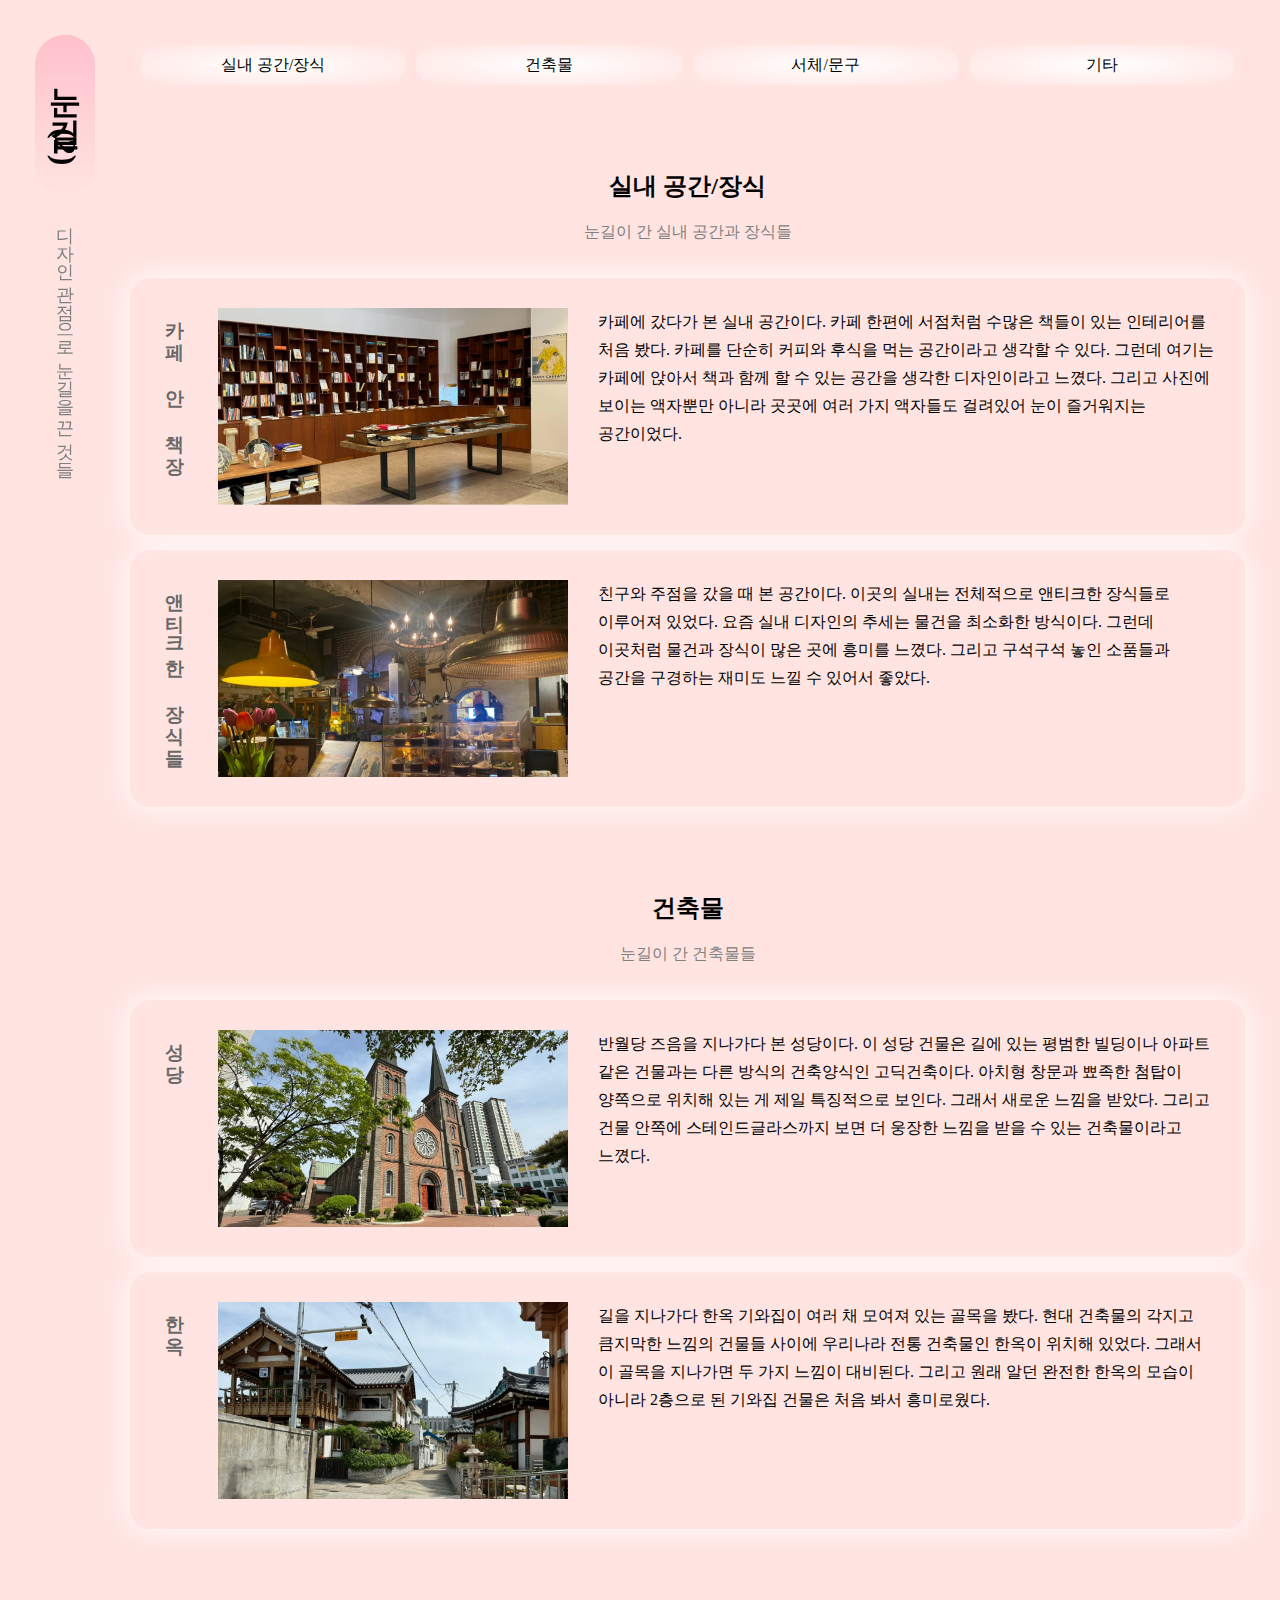
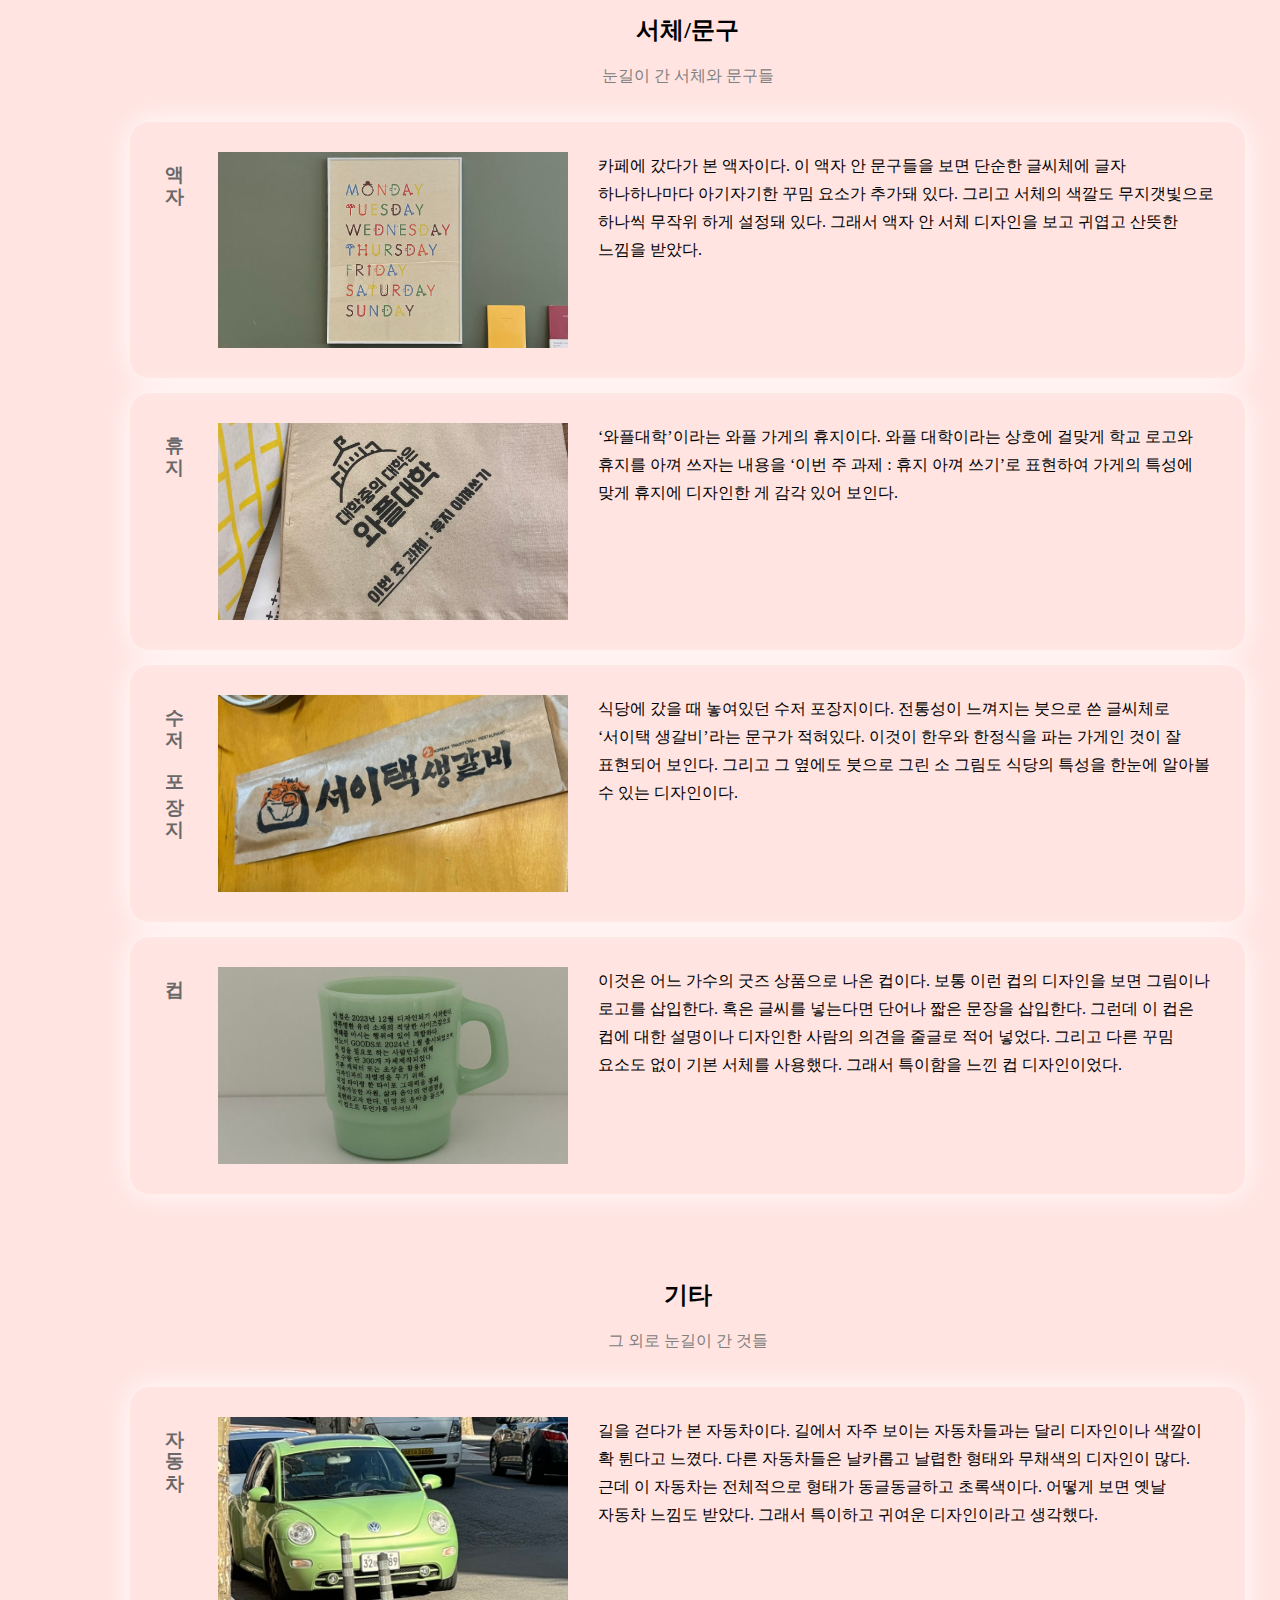
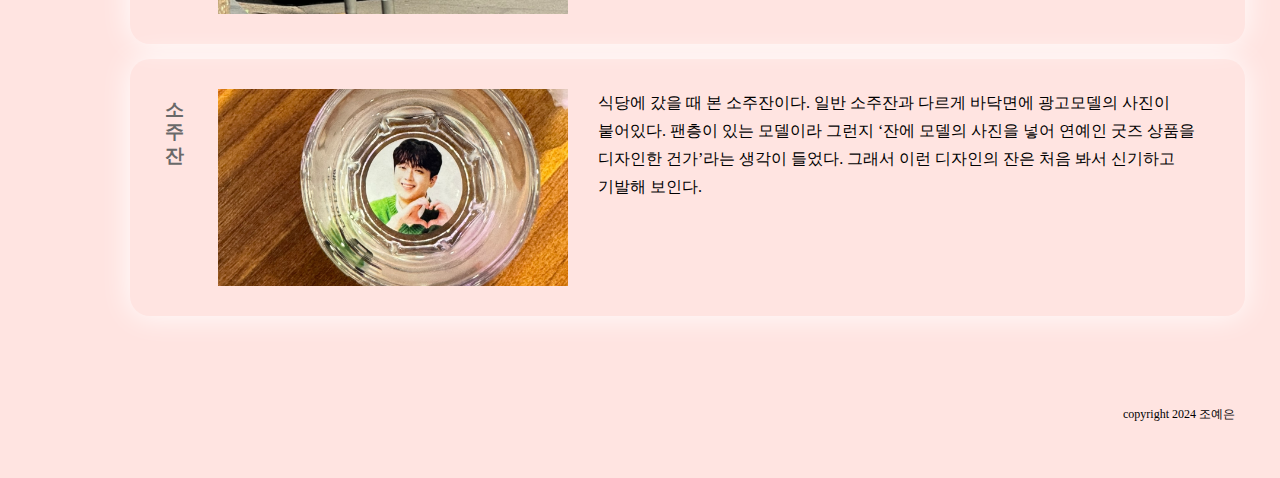
==== commit b2210447: "Add files via upload" ====
--- a/design.html
+++ b/design.html
@@ -10,7 +10,7 @@
 	</head>
 	<body class="bg">
 		<header>
-			<h1><a href="index.html"><div class="d1">눈길</div></a></h1>
+			<h1><a href="index.html"><div class="d1">눈길(2)</div></a></h1>
 			<p class="c1">디자인 관점으로 눈길을 끈 것들</p>
 		</header>
 
--- a/designstyle.css
+++ b/designstyle.css
@@ -29,8 +29,8 @@
 }
 
 .d1:hover {
-	background: black;
-	color: white;
+	background: linear-gradient(black, black);
+	color: mistyrose;
 }
 
 .c1 {
@@ -41,13 +41,13 @@
 ul {
 	display: flex;
 	padding-left: 100px;
-	margin-top: 30px;
+	margin-top: px;
 }
 
 li {
-	list-style: none; 
+	list-style: none;
 	height:30px;
-	width: 25vw;
+	width: 50vw;
 	border-radius: 100px;
 	background: radial-gradient(white, mistyrose);
 	display: flex;
@@ -55,15 +55,6 @@
 	justify-content: center;
 }
 
-.d2:hover {
-	height:30px;
-	width: 25vw;
-	border-radius: 100px;
-	background: mistyrose;
-	display: flex;
-	align-items: center;
-	justify-content: center;
-}
 
 article {
 	margin-left: 100px;
@@ -121,33 +112,58 @@
 }
 
 @media screen and (max-width: 900px) {
+	header {
+		writing-mode: horizontal-tb;
+		display: block;
+		position: static;
+	}
+
 	h1,
 	.d1 {
-		font-size: 25px;
-		width: 43px;
-		height:130px;
+		width: 150px;
+		height:50px;
+		margin-left: auto;
+	    margin-right: auto;
+	    font-size: 29px;
+	}
+
+	.d1:hover {
+		width: 150px;
+		height:50px;
 	}
 
 	.c1 {
-		font-size: 16px;
-	}	
+	    text-align: center;
+		display: block;
+		font-size: 17px;
+	}
 
 	ul {
+		padding-left: 5px;
 		display: flex;
 		flex-wrap: wrap;
-		padding-left: 100px;
-		display: flex;
 		align-items: center;
 		justify-content: center;
 		font-size: 15px;
 	}
 
+	li {
+		height:27px;
+		width: 30vw;
+	}
+
 	img {
-		width: 300px;
+		width: 60vw;
 		display: block;
 	    margin-left: auto;
 	    margin-right: auto;
 	    margin-bottom: 15px;
+	}
+
+	article {
+		margin-left: 5px;
+		margin-bottom: 50px;
+		margin-top: 80px;
 	}
 
 	section {
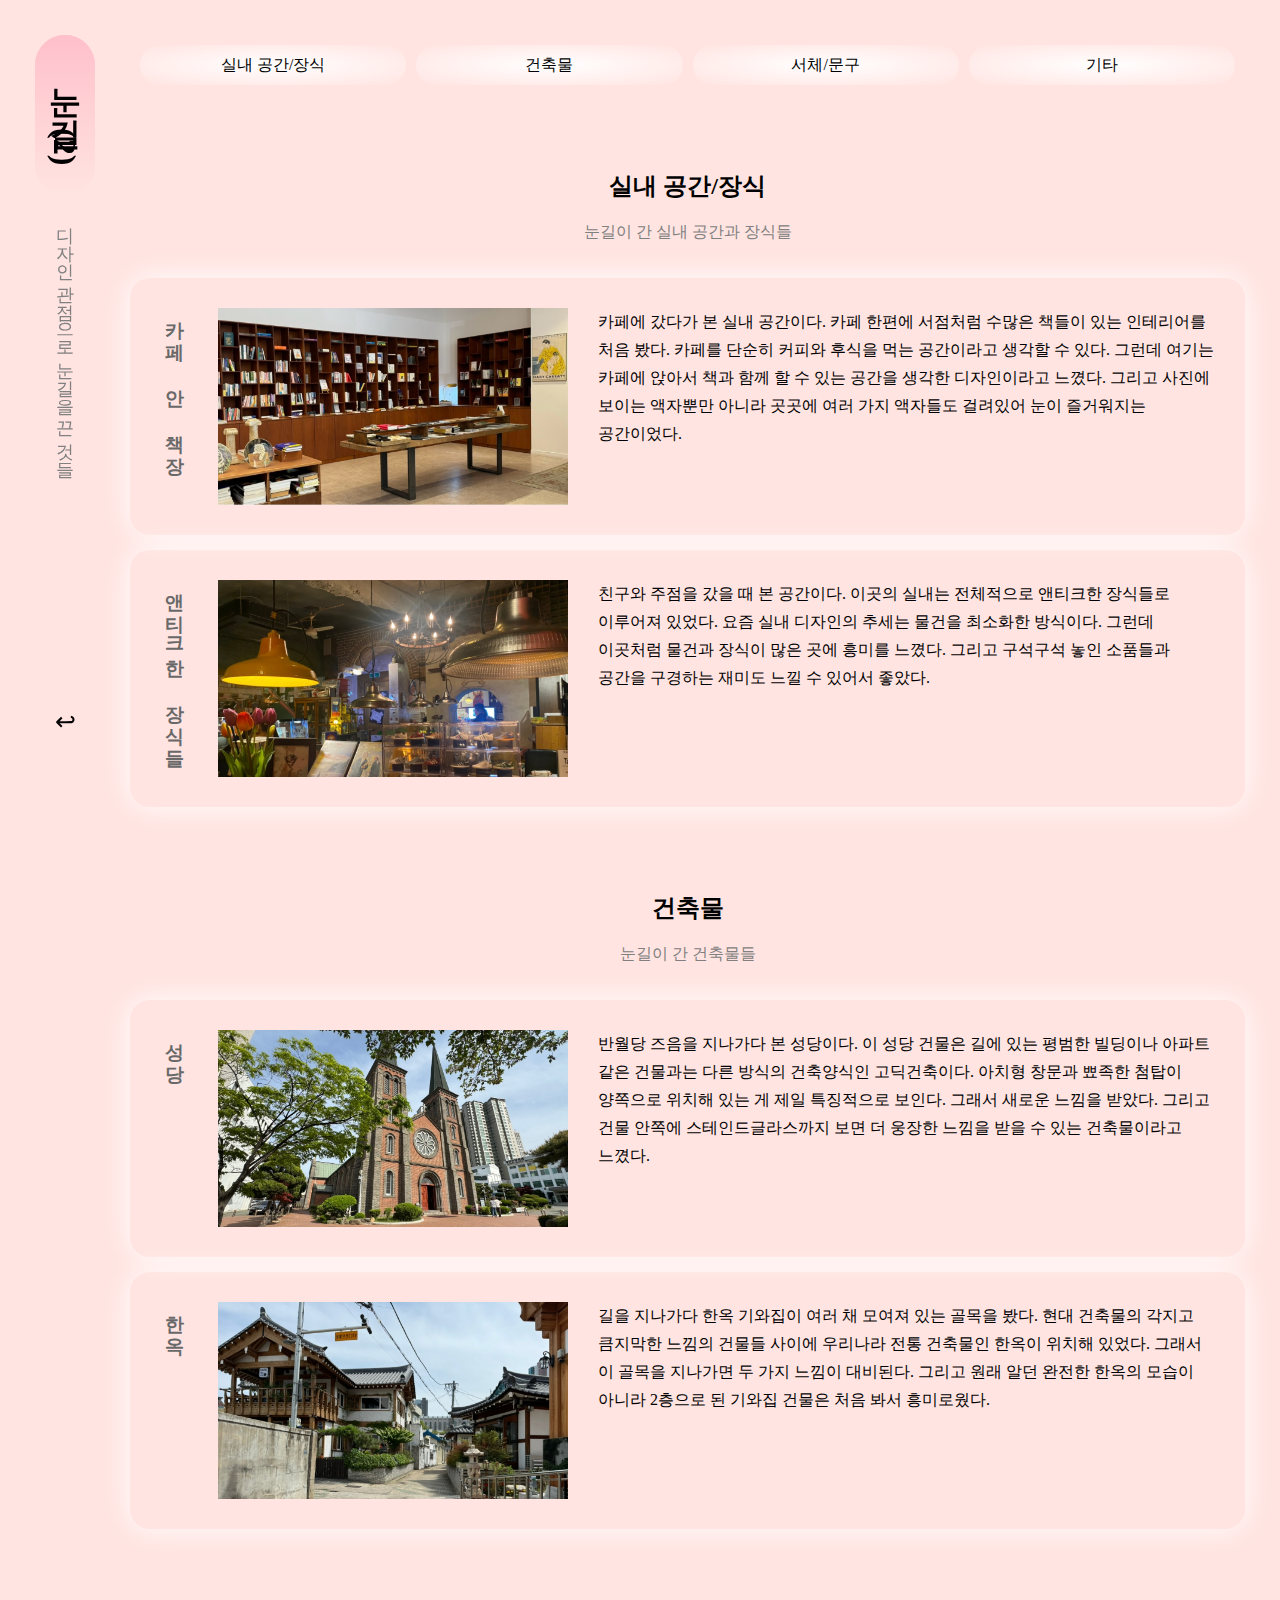
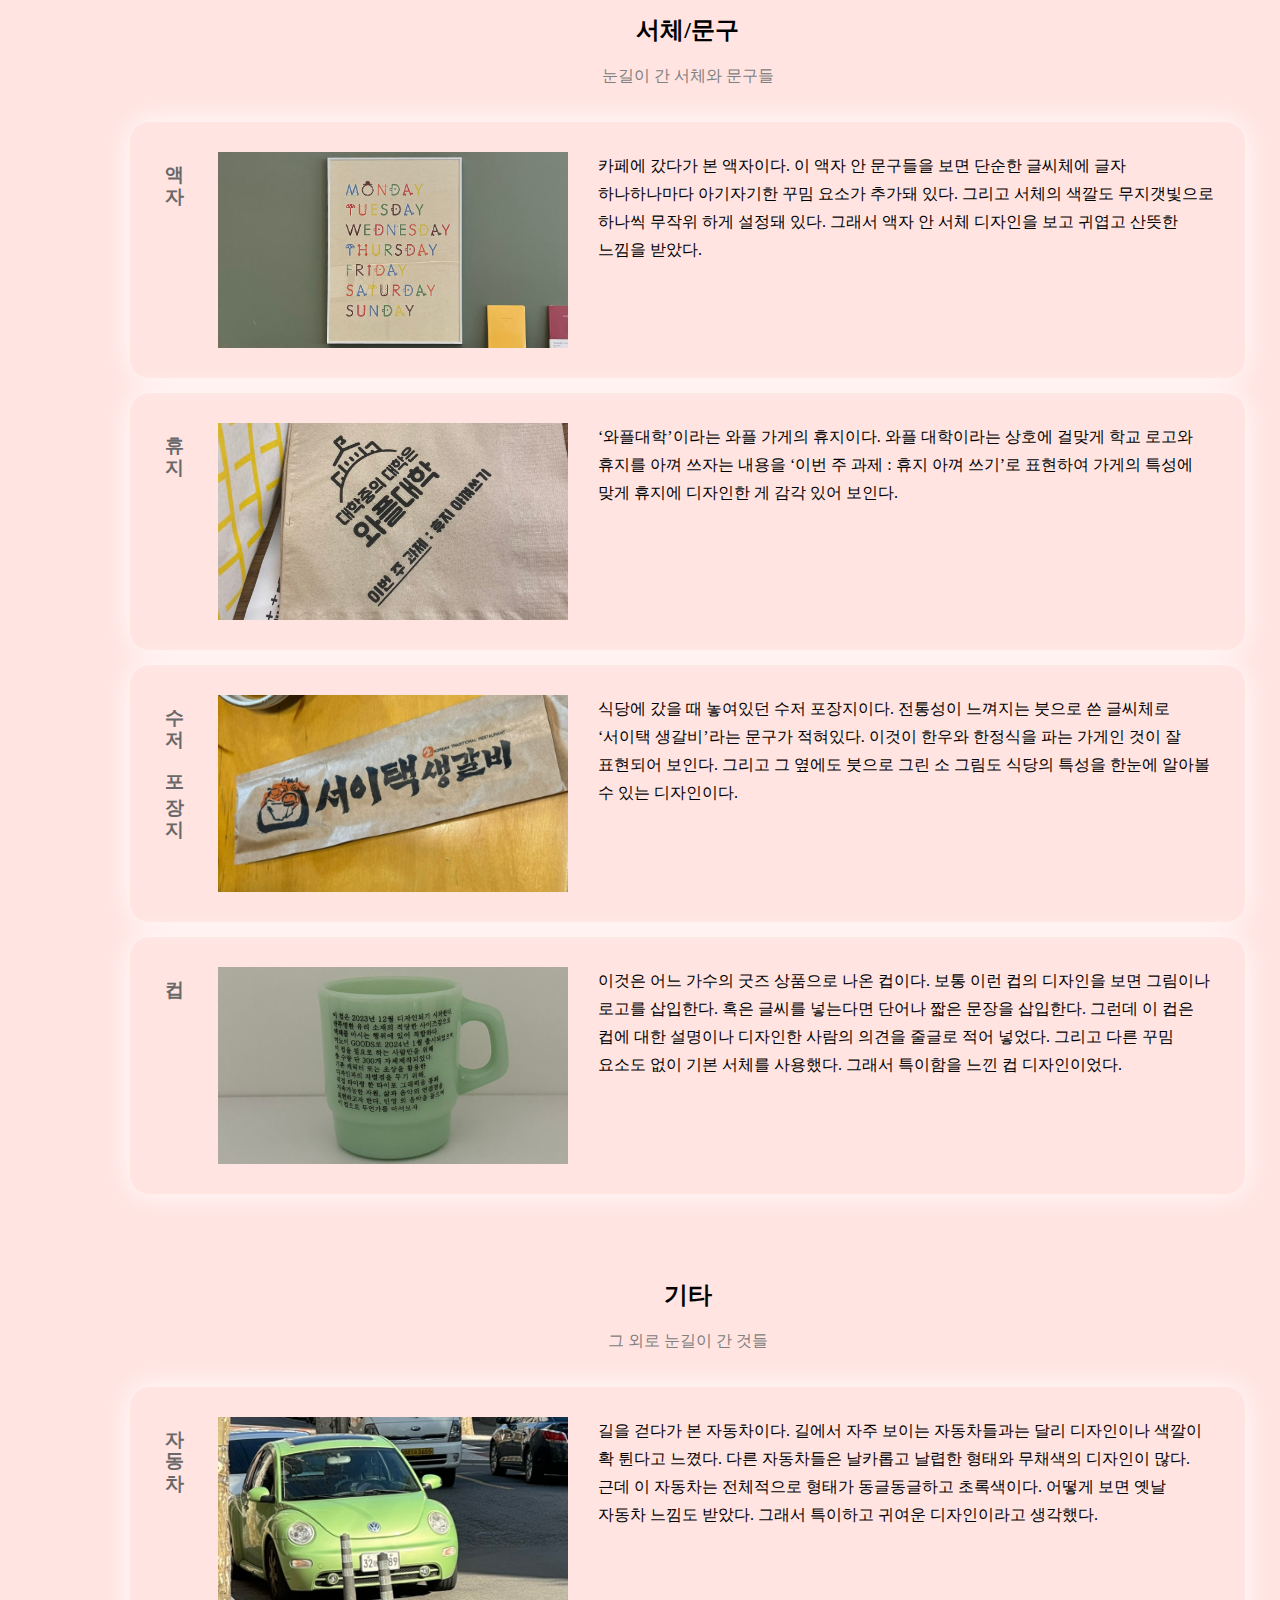
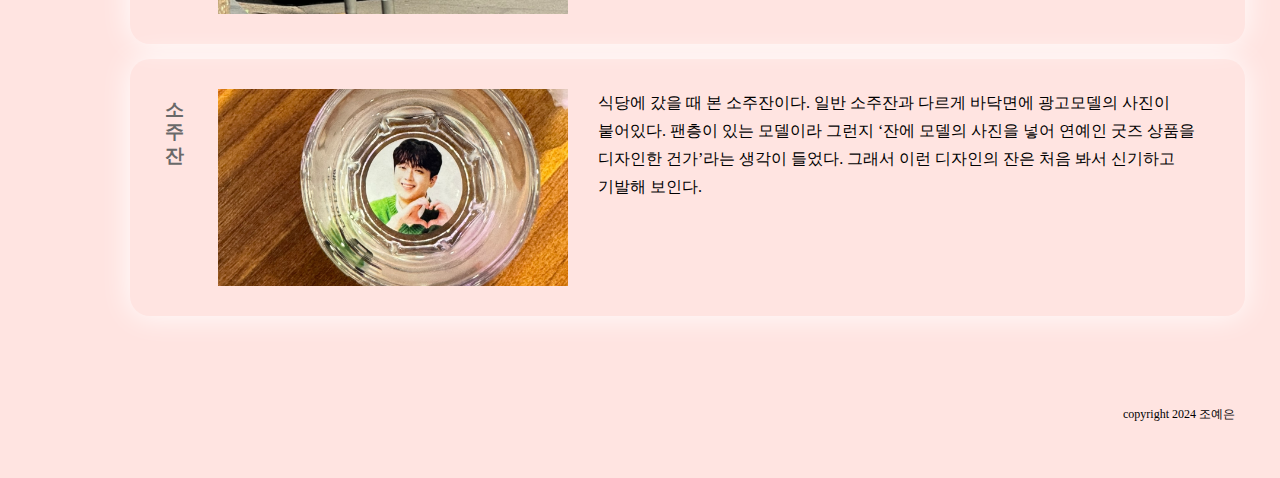
==== commit b6927de2: "Add files via upload" ====
--- a/design.html
+++ b/design.html
@@ -8,18 +8,19 @@
 		<meta name="description" content="조예은의 눈길을 끈 것을 소개하는 웹페이지입니다.">
 		<link rel="stylesheet" href="designstyle.css">
 	</head>
-	<body class="bg">
+	<body class="bg" id="top">
 		<header>
-			<h1><a href="index.html"><div class="d1">눈길(2)</div></a></h1>
+			<h1><a href="#top"><div class="d1">눈길(2)</div></a></h1>
 			<p class="c1">디자인 관점으로 눈길을 끈 것들</p>
+			<a href="index.html"><div class="back">↩</div></a>
 		</header>
 
 		<nav>
 			<ul>
-				<li><a href="#int">실내 공간/장식</a></li>
-				<li><a href="#arc">건축물</a></li>
-				<li><a href="#typ">서체/문구</a></li>
-				<li><a href="#etc">기타</a></li>
+				<li><a href="#int"><div class="d2">실내 공간/장식</div></a></li>
+				<li><a href="#arc"><div class="d2">건축물</div></a></li>
+				<li><a href="#typ"><div class="d2">서체/문구</div></a></li>
+				<li><a href="#etc"><div class="d2">기타</div></a></li>
 			</ul>
 		</nav>
 
--- a/designstyle.css
+++ b/designstyle.css
@@ -3,6 +3,7 @@
 	margin: 5px;
 	text-decoration: none;
 	color: black;
+	word-break: keep-all;
 }
 
 .bg {
@@ -38,6 +39,16 @@
 	font-size: 18px;
 }
 
+.back {
+	writing-mode: horizontal-tb;
+	margin-top: 200px;
+	font-size: 25px;
+}
+
+.back:hover {
+	color: gray;
+}
+
 ul {
 	display: flex;
 	padding-left: 100px;
@@ -50,6 +61,15 @@
 	width: 50vw;
 	border-radius: 100px;
 	background: radial-gradient(white, mistyrose);
+	display: flex;
+	align-items: center;
+	justify-content: center;
+	text-align: center;
+}
+
+.d2:hover {
+	text-decoration: underline;
+	text-underline-offset: 4px;
 	display: flex;
 	align-items: center;
 	justify-content: center;
@@ -138,6 +158,26 @@
 		font-size: 17px;
 	}
 
+	.back {
+		position: fixed;
+		margin-left: 0px;
+		margin-top: 550px;
+		color: black;
+		background: pink;
+		height: 25px;
+		width: 25px;
+		border-radius: 100px;
+		text-align: center;
+		display: flex;
+		align-items: center;
+		justify-content: center;
+		font-size: 20px;
+	}
+
+	.back:hover {
+		background: mistyrose;
+	}
+
 	ul {
 		padding-left: 5px;
 		display: flex;
@@ -148,8 +188,9 @@
 	}
 
 	li {
-		height:27px;
+		height:20px;
 		width: 30vw;
+		padding: 12px;
 	}
 
 	img {
@@ -173,4 +214,8 @@
 	h3 {
 		writing-mode: horizontal-tb;
 	}
+
+	footer {
+		text-align: center;
+	}
 }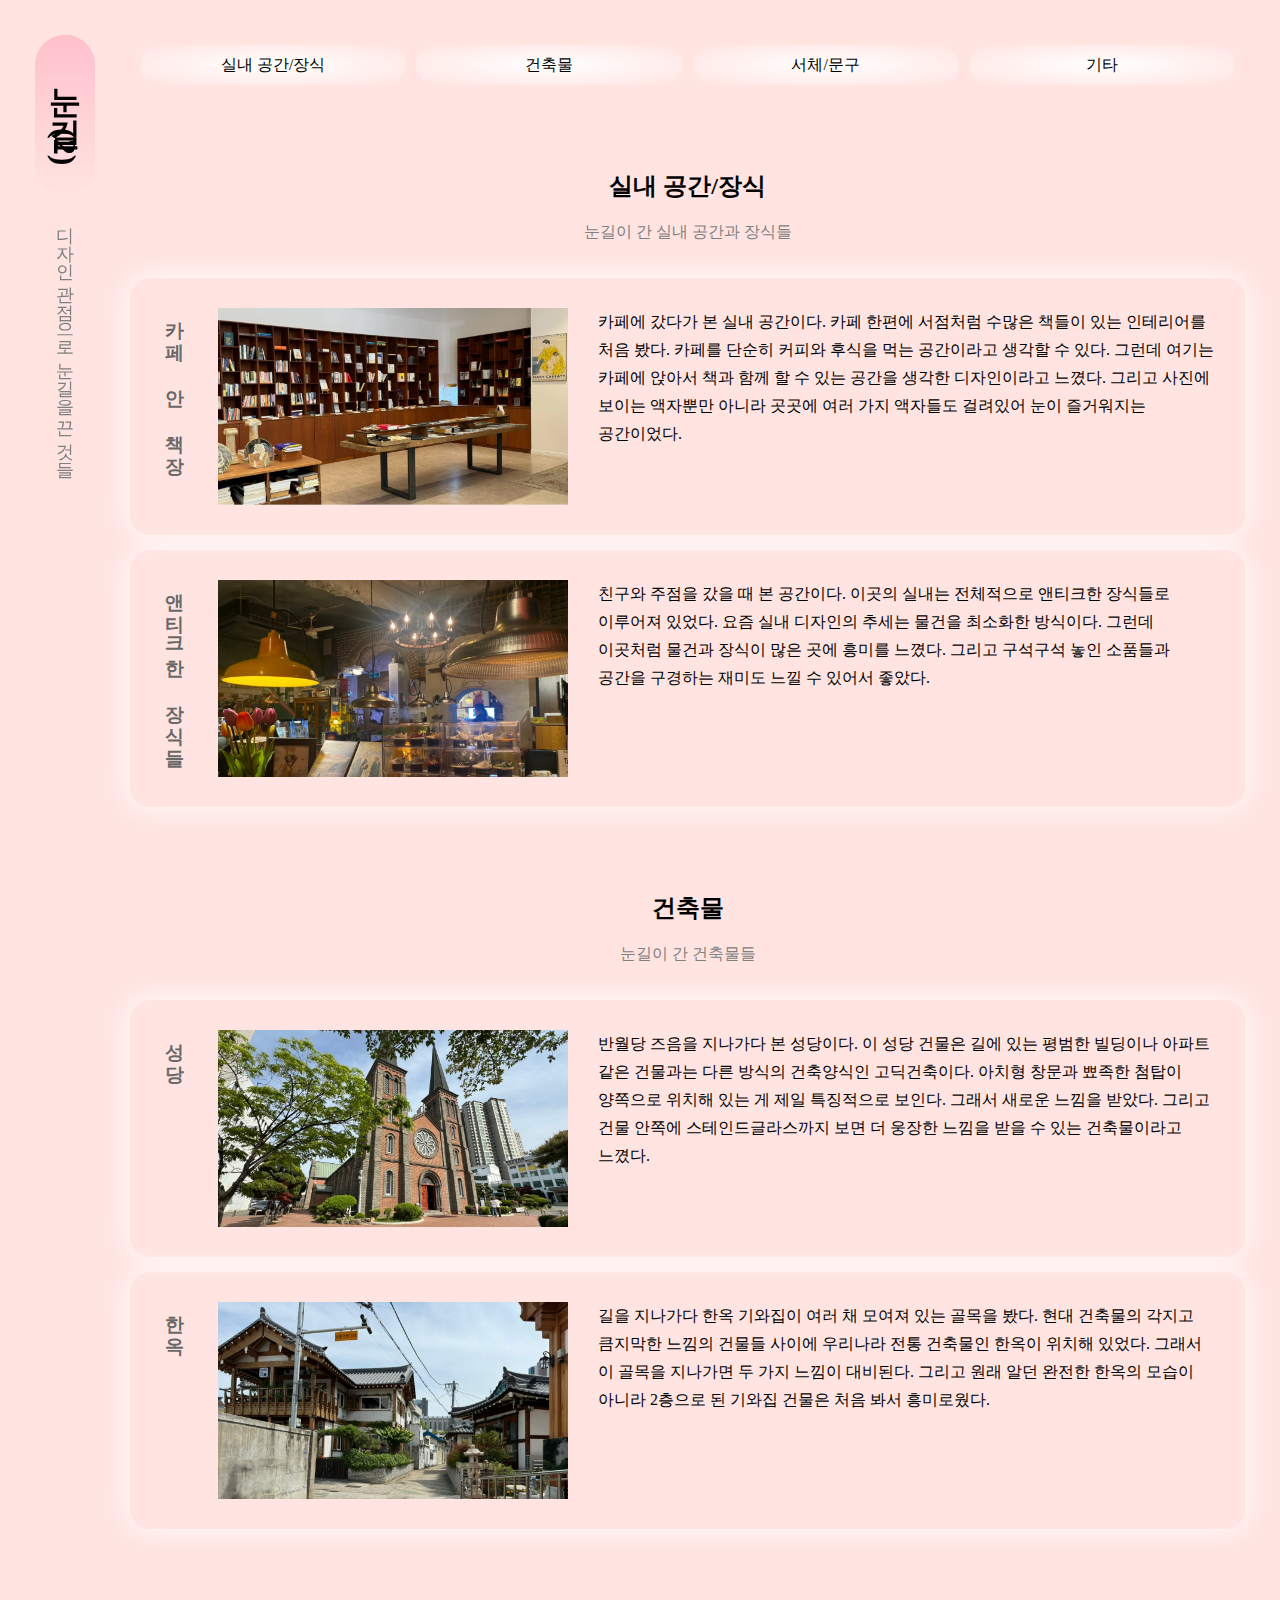
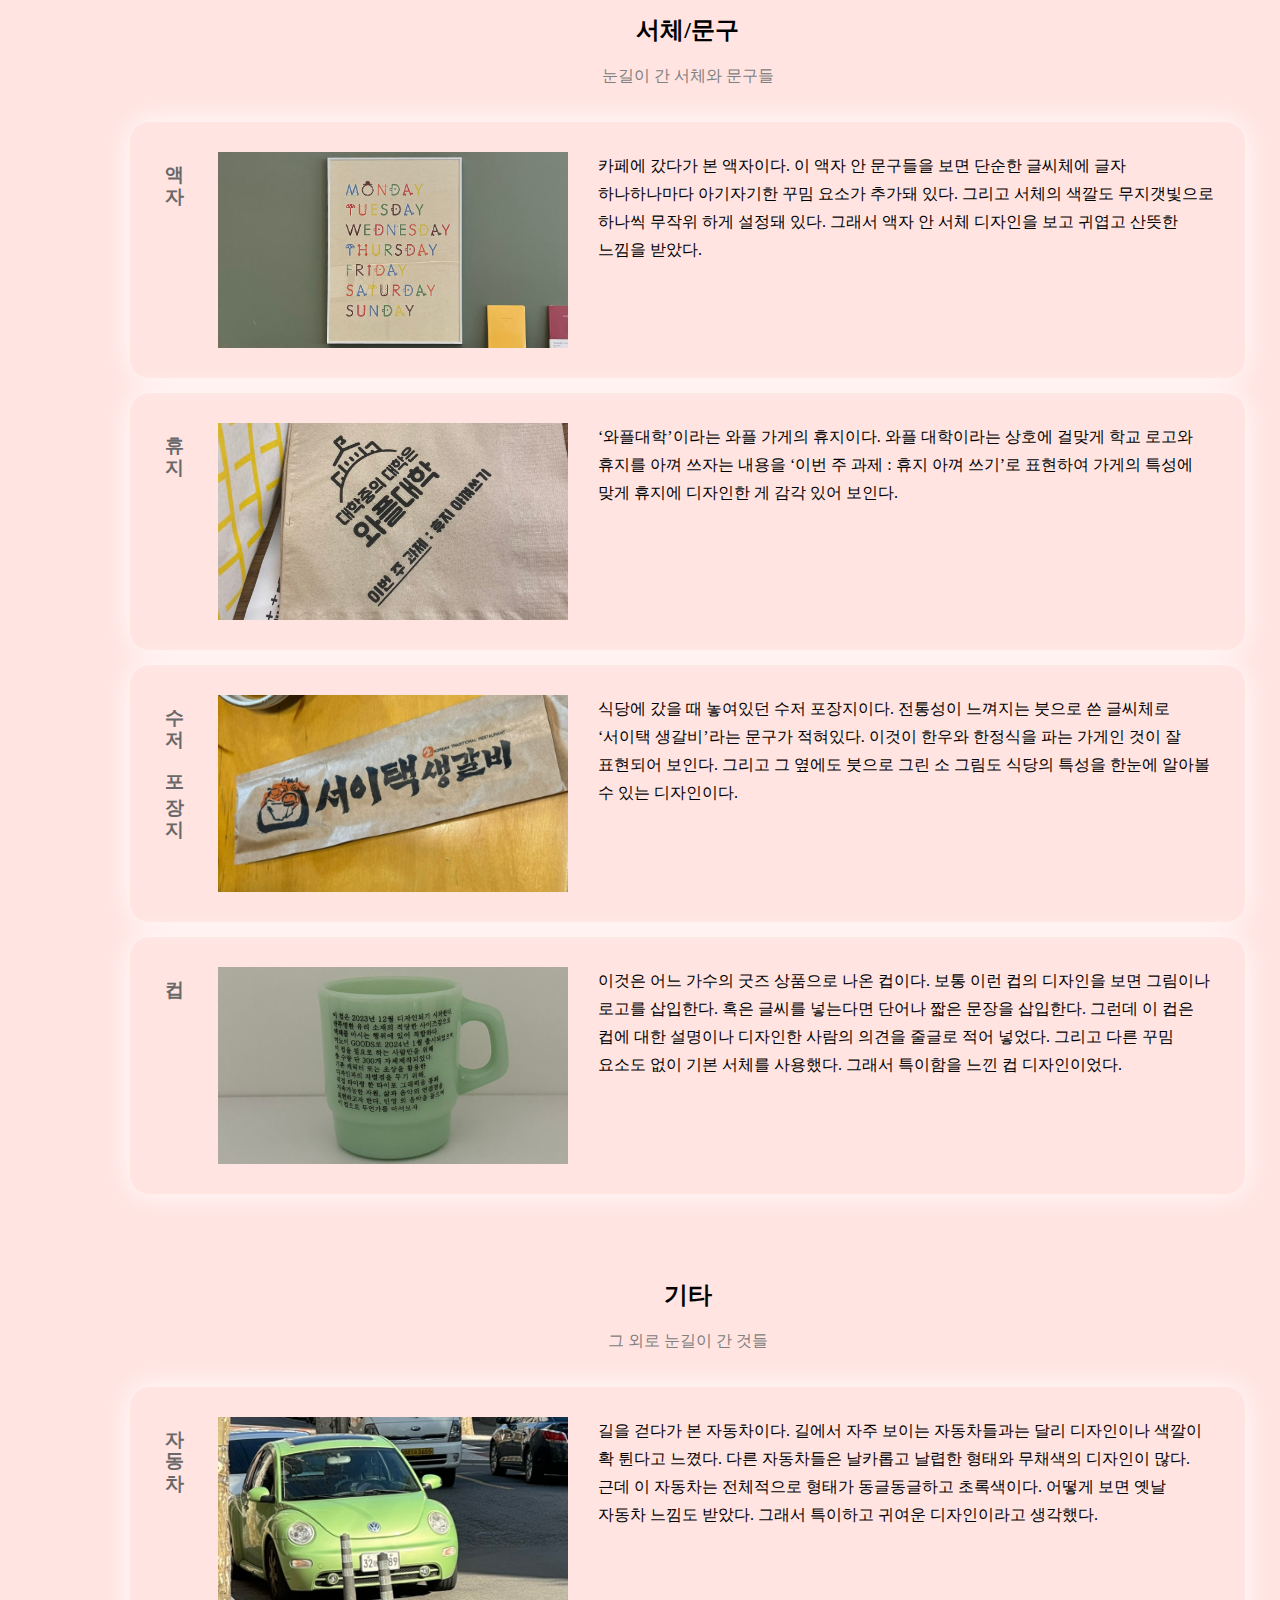
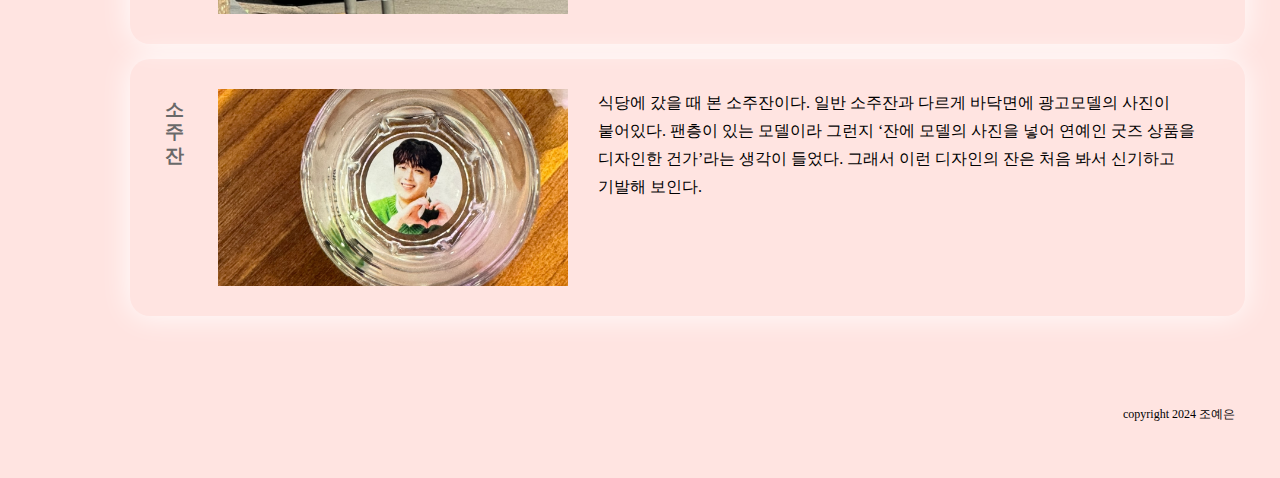
==== commit b3ca63f2: "Add files via upload" ====
--- a/design.html
+++ b/design.html
@@ -8,11 +8,10 @@
 		<meta name="description" content="조예은의 눈길을 끈 것을 소개하는 웹페이지입니다.">
 		<link rel="stylesheet" href="designstyle.css">
 	</head>
-	<body class="bg" id="top">
+	<body class="bg">
 		<header>
-			<h1><a href="#top"><div class="d1">눈길(2)</div></a></h1>
+			<h1><a href="index.html"><div class="d1">눈길(2)</div></a></h1>
 			<p class="c1">디자인 관점으로 눈길을 끈 것들</p>
-			<a href="index.html"><div class="back">↩</div></a>
 		</header>
 
 		<nav>
--- a/designstyle.css
+++ b/designstyle.css
@@ -37,16 +37,6 @@
 .c1 {
 	color: gray;
 	font-size: 18px;
-}
-
-.back {
-	writing-mode: horizontal-tb;
-	margin-top: 200px;
-	font-size: 25px;
-}
-
-.back:hover {
-	color: gray;
 }
 
 ul {
@@ -158,26 +148,6 @@
 		font-size: 17px;
 	}
 
-	.back {
-		position: fixed;
-		margin-left: 0px;
-		margin-top: 550px;
-		color: black;
-		background: pink;
-		height: 25px;
-		width: 25px;
-		border-radius: 100px;
-		text-align: center;
-		display: flex;
-		align-items: center;
-		justify-content: center;
-		font-size: 20px;
-	}
-
-	.back:hover {
-		background: mistyrose;
-	}
-
 	ul {
 		padding-left: 5px;
 		display: flex;
